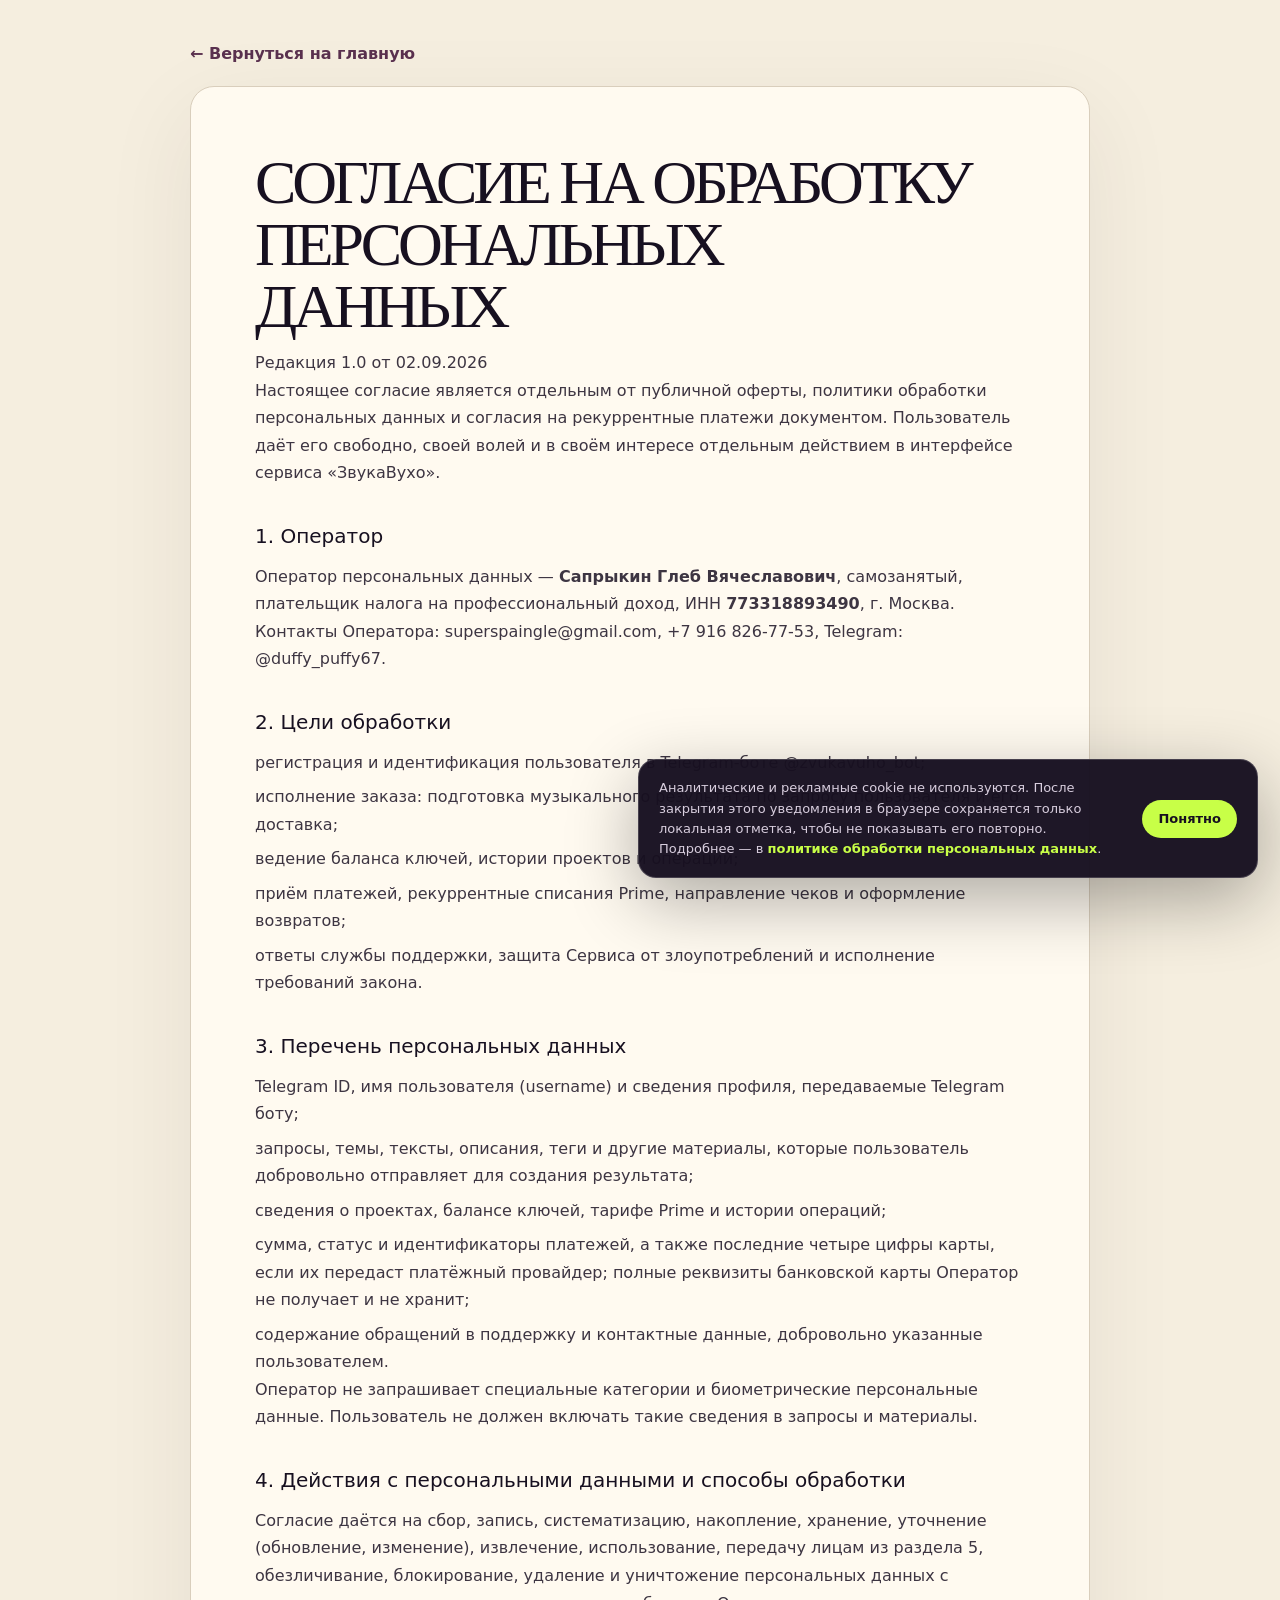
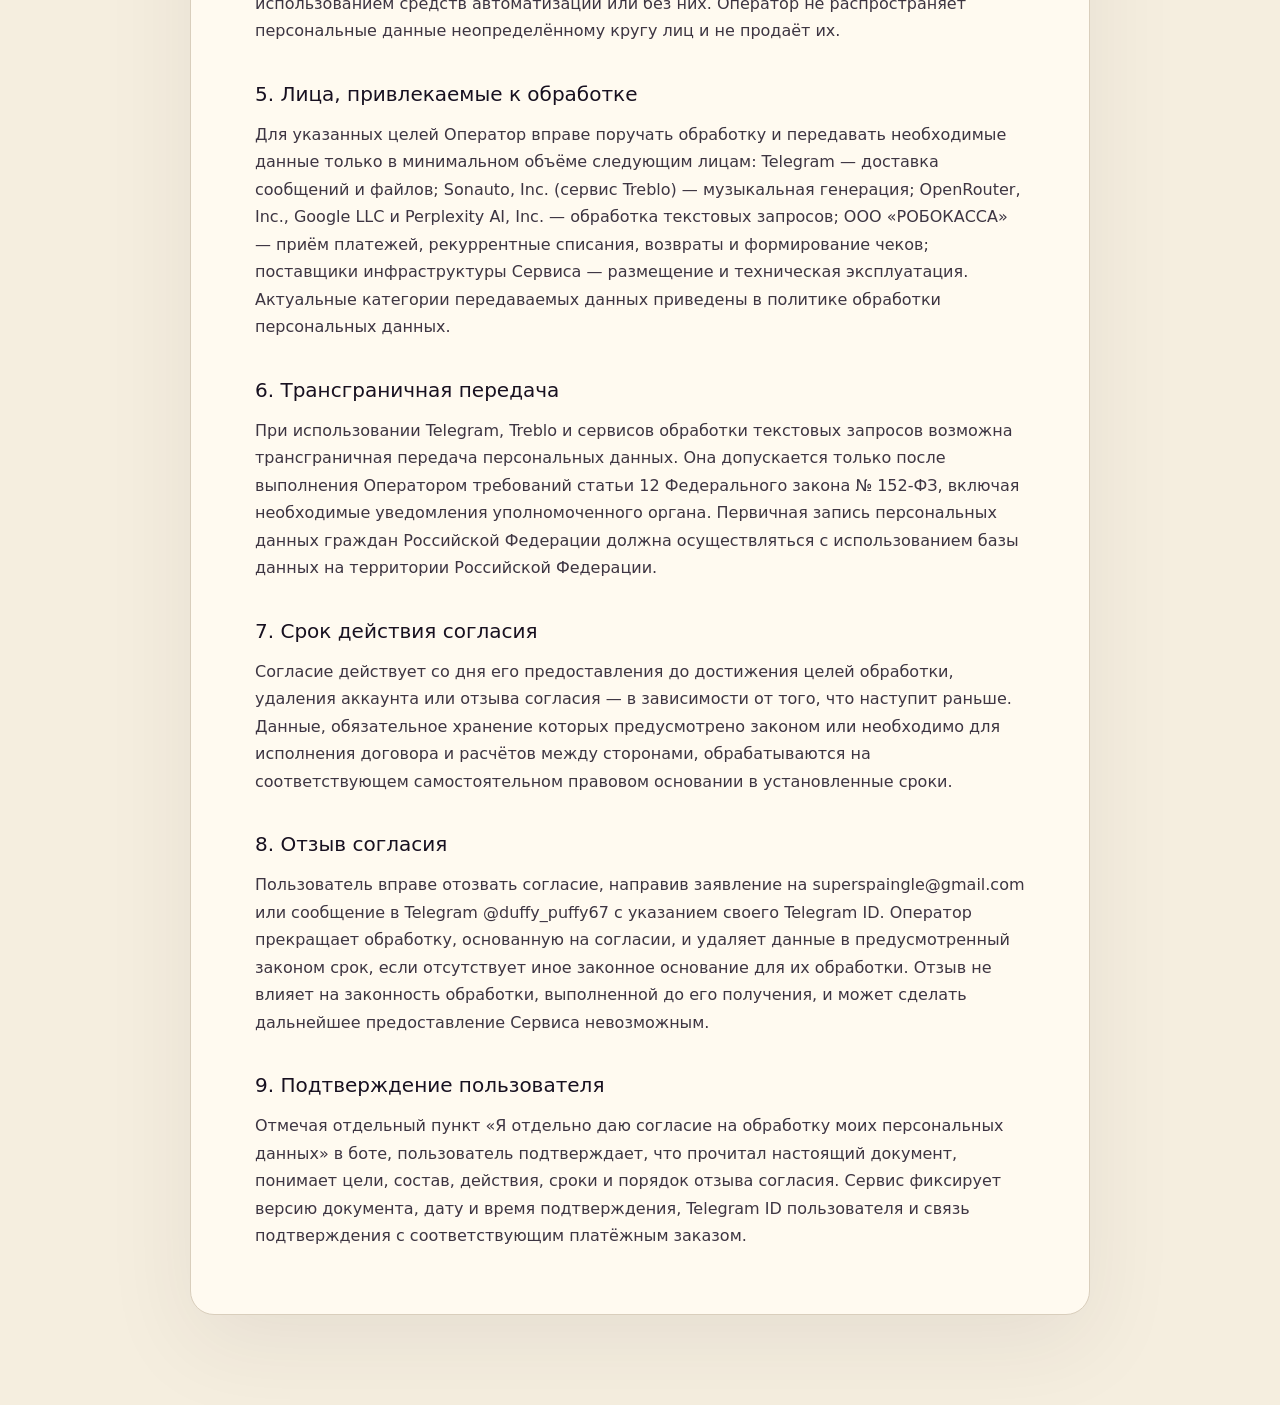
==== consent/index.html @ 78b1239b "Publish ZвукаВухо site" ====
<!DOCTYPE html><html lang="ru"><head><meta charSet="utf-8"/><meta name="viewport" content="width=device-width, initial-scale=1"/><link rel="stylesheet" href="https://sologle.github.io/zvukavuho-site/_next/static/css/index.BP0hzgAl.css" data-rsc-css-href="https://sologle.github.io/zvukavuho-site/_next/static/css/index.BP0hzgAl.css" data-precedence="vite-rsc/importer-resources"/><link rel="modulepreload" fetchPriority="low" href="https://sologle.github.io/zvukavuho-site/_next/static/chunks/index-CgsLCJWB.js"/><script src="https://sologle.github.io/zvukavuho-site/_next/static/chunks/rolldown-runtime-hePW80VL.js" type="module" async=""></script><script src="https://sologle.github.io/zvukavuho-site/_next/static/chunks/framework-DTZGTDtF.js" type="module" async=""></script><script src="https://sologle.github.io/zvukavuho-site/_next/static/chunks/vinext-CBLIpsvA.js" type="module" async=""></script><link rel="modulepreload" href="https://sologle.github.io/zvukavuho-site/_next/static/chunks/layout-segment-context-9KkNOm2v.js" crossorigin=""/><link rel="modulepreload" href="https://sologle.github.io/zvukavuho-site/_next/static/chunks/cookie-notice-Cu2uodpB.js" crossorigin=""/><link rel="modulepreload" href="https://sologle.github.io/zvukavuho-site/_next/static/chunks/site-config-CQP7uwVa.js" crossorigin=""/><title>Согласие на обработку персональных данных — ЗвукаВухо</title><meta name="description" content="Создавайте песни и инструменталы по своему запросу в Telegram-боте ЗвукаВухо."/><meta property="og:title" content="Согласие на обработку персональных данных — ЗвукаВухо"/><meta property="og:description" content="Создавайте песни и инструменталы по своему запросу в Telegram-боте ЗвукаВухо."/><meta property="og:url" content="https://sologle.github.io/zvukavuho-site/consent/"/><meta name="twitter:card" content="summary_large_image"/><meta name="twitter:title" content="Согласие на обработку персональных данных — ЗвукаВухо"/><meta name="twitter:description" content="Создавайте песни и инструменталы по своему запросу в Telegram-боте ЗвукаВухо."/><meta name="twitter:image" content="https://sologle.github.io/zvukavuho-site/og.png"/><link rel="icon" href="https://sologle.github.io/zvukavuho-site/bot-avatar.jpg"/><link rel="canonical" href="https://sologle.github.io/zvukavuho-site/consent/"/><script>Object.assign(((self[Symbol.for("vinext.navigationRuntime")]??={bootstrap:{routeManifest:null},functions:{}}).bootstrap.rsc??={rsc:[]}),{params:{},nav:{"pathname":"/consent","searchParams":[]},searchParamsFromBrowser:false})</script><link rel="modulepreload" href="https://sologle.github.io/zvukavuho-site/_next/static/chunks/index-CgsLCJWB.js" />
</head><body><main class="legal-page"><a class="legal-back" href="https://sologle.github.io/zvukavuho-site/">← Вернуться на главную</a><article class="legal-document"><h1>СОГЛАСИЕ НА ОБРАБОТКУ ПЕРСОНАЛЬНЫХ ДАННЫХ</h1>
<p>Редакция 1.0 от 02.09.2026</p>
<p>Настоящее согласие является отдельным от публичной оферты, политики обработки персональных
данных и согласия на рекуррентные платежи документом. Пользователь даёт его свободно, своей
волей и в своём интересе отдельным действием в интерфейсе сервиса «ЗвукаВухо».</p>
<h3>1. Оператор</h3>
<p>Оператор персональных данных — <strong>Сапрыкин Глеб Вячеславович</strong>, самозанятый, плательщик налога
на профессиональный доход, ИНН <strong>773318893490</strong>, г. Москва. Контакты Оператора:
<a href="mailto:superspaingle@gmail.com">superspaingle@gmail.com</a>, +7 916 826-77-53, Telegram: @duffy_puffy67.</p>
<h3>2. Цели обработки</h3>
<ul>
<li>регистрация и идентификация пользователя в Telegram-боте @zvukavuho_bot;</li>
<li>исполнение заказа: подготовка музыкального результата по запросу пользователя и его доставка;</li>
<li>ведение баланса ключей, истории проектов и операций;</li>
<li>приём платежей, рекуррентные списания Prime, направление чеков и оформление возвратов;</li>
<li>ответы службы поддержки, защита Сервиса от злоупотреблений и исполнение требований закона.</li>
</ul>
<h3>3. Перечень персональных данных</h3>
<ul>
<li>Telegram ID, имя пользователя (username) и сведения профиля, передаваемые Telegram боту;</li>
<li>запросы, темы, тексты, описания, теги и другие материалы, которые пользователь добровольно
отправляет для создания результата;</li>
<li>сведения о проектах, балансе ключей, тарифе Prime и истории операций;</li>
<li>сумма, статус и идентификаторы платежей, а также последние четыре цифры карты, если их передаст
платёжный провайдер; полные реквизиты банковской карты Оператор не получает и не хранит;</li>
<li>содержание обращений в поддержку и контактные данные, добровольно указанные пользователем.</li>
</ul>
<p>Оператор не запрашивает специальные категории и биометрические персональные данные. Пользователь
не должен включать такие сведения в запросы и материалы.</p>
<h3>4. Действия с персональными данными и способы обработки</h3>
<p>Согласие даётся на сбор, запись, систематизацию, накопление, хранение, уточнение (обновление,
изменение), извлечение, использование, передачу лицам из раздела 5, обезличивание, блокирование,
удаление и уничтожение персональных данных с использованием средств автоматизации или без них.
Оператор не распространяет персональные данные неопределённому кругу лиц и не продаёт их.</p>
<h3>5. Лица, привлекаемые к обработке</h3>
<p>Для указанных целей Оператор вправе поручать обработку и передавать необходимые данные только
в минимальном объёме следующим лицам: Telegram — доставка сообщений и файлов; Sonauto, Inc.
(сервис Treblo) — музыкальная генерация; OpenRouter, Inc., Google LLC и Perplexity AI, Inc. —
обработка текстовых запросов; ООО «РОБОКАССА» — приём платежей, рекуррентные списания, возвраты
и формирование чеков; поставщики инфраструктуры Сервиса — размещение и техническая эксплуатация.
Актуальные категории передаваемых данных приведены в политике обработки персональных данных.</p>
<h3>6. Трансграничная передача</h3>
<p>При использовании Telegram, Treblo и сервисов обработки текстовых запросов возможна
трансграничная передача персональных данных. Она допускается только после выполнения Оператором
требований статьи 12 Федерального закона № 152-ФЗ, включая необходимые уведомления
уполномоченного органа. Первичная запись персональных данных граждан Российской Федерации должна
осуществляться с использованием базы данных на территории Российской Федерации.</p>
<h3>7. Срок действия согласия</h3>
<p>Согласие действует со дня его предоставления до достижения целей обработки, удаления аккаунта
или отзыва согласия — в зависимости от того, что наступит раньше. Данные, обязательное хранение
которых предусмотрено законом или необходимо для исполнения договора и расчётов между сторонами,
обрабатываются на соответствующем самостоятельном правовом основании в установленные сроки.</p>
<h3>8. Отзыв согласия</h3>
<p>Пользователь вправе отозвать согласие, направив заявление на <a href="mailto:superspaingle@gmail.com">superspaingle@gmail.com</a> или сообщение
в Telegram @duffy_puffy67 с указанием своего Telegram ID. Оператор прекращает обработку,
основанную на согласии, и удаляет данные в предусмотренный законом срок, если отсутствует иное
законное основание для их обработки. Отзыв не влияет на законность обработки, выполненной до его
получения, и может сделать дальнейшее предоставление Сервиса невозможным.</p>
<h3>9. Подтверждение пользователя</h3>
<p>Отмечая отдельный пункт «Я отдельно даю согласие на обработку моих персональных данных» в боте,
пользователь подтверждает, что прочитал настоящий документ, понимает цели, состав, действия,
сроки и порядок отзыва согласия. Сервис фиксирует версию документа, дату и время подтверждения,
Telegram ID пользователя и связь подтверждения с соответствующим платёжным заказом.</p></article></main><script type="module" src="https://sologle.github.io/zvukavuho-site/_next/static/chunks/index-CgsLCJWB.js" id="_R_" async=""></script><script>((self[Symbol.for("vinext.navigationRuntime")]??={bootstrap:{routeManifest:null},functions:{}}).bootstrap.rsc??={rsc:[]}).rsc.push("0:{\"page:/consent\":\"$L1\",\"layout:/\":\"$L2\",\"route:/consent\":\"$L3\",\"__route\":\"route:/consent\",\"__interceptionContext\":null,\"__layoutIds\":[\"layout:/\"],\"__rootLayout\":\"/\",\"__bfcacheSegmentIdentities\":{\"layout:/\":\"[\\\"layout\\\",\\\"layout:/\\\",\\\"root-boundary:/\\\",\\\"\\\"]\",\"page:/consent\":\"[\\\"page\\\",\\\"page:/consent\\\",\\\"root-boundary:/\\\",\\\"[\\\\\\\"consent\\\\\\\"]\\\"]\"},\"__srcPage\":[\"consent\",\"page\"],\"__layoutFlags\":{\"layout:/\":\"s\"},\"__artifactCompatibility\":{\"schemaVersion\":1,\"graphVersion\":\"app-route-graph:35550a38da089678\",\"deploymentVersion\":\"a533b85d-2ba0-4823-b658-e4e282f27596\",\"appElementsSchemaVersion\":1,\"rscPayloadSchemaVersion\":1,\"rootBoundaryId\":\"/\",\"renderEpoch\":null}}\n")</script><script>((self[Symbol.for("vinext.navigationRuntime")]??={bootstrap:{routeManifest:null},functions:{}}).bootstrap.rsc??={rsc:[]}).rsc.push("4:I[\"8c0f216c4604\",[],\"Children\",1]\n")</script><script>((self[Symbol.for("vinext.navigationRuntime")]??={bootstrap:{routeManifest:null},functions:{}}).bootstrap.rsc??={rsc:[]}).rsc.push("5:I[\"c6a17f282fa5\",[],\"CookieNotice\",1]\n")</script><script>((self[Symbol.for("vinext.navigationRuntime")]??={bootstrap:{routeManifest:null},functions:{}}).bootstrap.rsc??={rsc:[]}).rsc.push("6:I[\"593f344dc510\",[],\"GlobalErrorBoundary\",1]\n")</script><script>((self[Symbol.for("vinext.navigationRuntime")]??={bootstrap:{routeManifest:null},functions:{}}).bootstrap.rsc??={rsc:[]}).rsc.push("7:I[\"0b874ad30386\",[],\"default\",1]\n")</script><script>((self[Symbol.for("vinext.navigationRuntime")]??={bootstrap:{routeManifest:null},functions:{}}).bootstrap.rsc??={rsc:[]}).rsc.push("8:I[\"593f344dc510\",[],\"ErrorBoundary\",1]\n")</script><script>((self[Symbol.for("vinext.navigationRuntime")]??={bootstrap:{routeManifest:null},functions:{}}).bootstrap.rsc??={rsc:[]}).rsc.push("9:I[\"15c18cfaeeff\",[],\"LayoutSegmentProvider\",1]\n")</script><script>((self[Symbol.for("vinext.navigationRuntime")]??={bootstrap:{routeManifest:null},functions:{}}).bootstrap.rsc??={rsc:[]}).rsc.push("a:I[\"8c0f216c4604\",[],\"Slot\",1]\n")</script><script>((self[Symbol.for("vinext.navigationRuntime")]??={bootstrap:{routeManifest:null},functions:{}}).bootstrap.rsc??={rsc:[]}).rsc.push("b:I[\"593f344dc510\",[],\"NotFoundBoundary\",1]\n")</script><script>((self[Symbol.for("vinext.navigationRuntime")]??={bootstrap:{routeManifest:null},functions:{}}).bootstrap.rsc??={rsc:[]}).rsc.push("c:I[\"9276801271d6\",[],\"AppRouterScrollTarget\",1]\n")</script><script>((self[Symbol.for("vinext.navigationRuntime")]??={bootstrap:{routeManifest:null},functions:{}}).bootstrap.rsc??={rsc:[]}).rsc.push("d:I[\"593f344dc510\",[],\"RedirectBoundary\",1]\n")</script><script>((self[Symbol.for("vinext.navigationRuntime")]??={bootstrap:{routeManifest:null},functions:{}}).bootstrap.rsc??={rsc:[]}).rsc.push(":HL[\"https://sologle.github.io/zvukavuho-site/_next/static/css/index.BP0hzgAl.css\",\"style\"     ]\n")</script><script>((self[Symbol.for("vinext.navigationRuntime")]??={bootstrap:{routeManifest:null},functions:{}}).bootstrap.rsc??={rsc:[]}).rsc.push("2:[[[\"$\",\"link\",\"css:https://sologle.github.io/zvukavuho-site/_next/static/css/index.BP0hzgAl.css\",{\"rel\":\"stylesheet\",\"precedence\":\"vite-rsc/importer-resources\",\"href\":\"https://sologle.github.io/zvukavuho-site/_next/static/css/index.BP0hzgAl.css\",\"data-rsc-css-href\":\"https://sologle.github.io/zvukavuho-site/_next/static/css/index.BP0hzgAl.css\"}],\"$undefined\"],[\"$\",\"html\",null,{\"lang\":\"ru\",\"children\":[\"$\",\"body\",null,{\"children\":[[\"$\",\"$L4\",null,{}],[\"$\",\"$L5\",null,{}]]}]}]]\n")</script><script>((self[Symbol.for("vinext.navigationRuntime")]??={bootstrap:{routeManifest:null},functions:{}}).bootstrap.rsc??={rsc:[]}).rsc.push("3:[[[\"$\",\"meta\",null,{\"charSet\":\"utf-8\"}],[[\"$\",\"title\",\"0\",{\"children\":\"Согласие на обработку персональных данных — ЗвукаВухо\"}],[\"$\",\"meta\",\"1\",{\"name\":\"description\",\"content\":\"Создавайте песни и инструменталы по своему запросу в Telegram-боте ЗвукаВухо.\"}],[\"$\",\"meta\",\"2\",{\"property\":\"og:title\",\"content\":\"Согласие на обработку персональных данных — ЗвукаВухо\"}],[\"$\",\"meta\",\"3\",{\"property\":\"og:description\",\"content\":\"Создавайте песни и инструменталы по своему запросу в Telegram-боте ЗвукаВухо.\"}],[\"$\",\"meta\",\"4\",{\"property\":\"og:url\",\"content\":\"https://sologle.github.io/zvukavuho-site/consent/\"}],[\"$\",\"meta\",\"5\",{\"name\":\"twitter:card\",\"content\":\"summary_large_image\"}],[\"$\",\"meta\",\"6\",{\"name\":\"twitter:title\",\"content\":\"Согласие на обработку персональных данных — ЗвукаВухо\"}],[\"$\",\"meta\",\"7\",{\"name\":\"twitter:description\",\"content\":\"Создавайте песни и инструменталы по своему запросу в Telegram-боте ЗвукаВухо.\"}],[\"$\",\"meta\",\"8\",{\"name\":\"twitter:image\",\"content\":\"https://sologle.github.io/zvukavuho-site/og.png\"}],[\"$\",\"link\",\"9\",{\"data-vinext-streamed-icon\":\"$undefined\",\"rel\":\"icon\",\"href\":\"https://sologle.github.io/zvukavuho-site/bot-avatar.jpg\",\"type\":\"$undefined\",\"sizes\":\"$undefined\",\"color\":\"$undefined\",\"media\":\"$undefined\",\"fetchPriority\":\"$undefined\"}],[\"$\",\"link\",\"10\",{\"rel\":\"canonical\",\"href\":\"https://sologle.github.io/zvukavuho-site/consent/\"}]],[[\"$\",\"meta\",\"0\",{\"name\":\"viewport\",\"content\":\"width=device-width, initial-scale=1\"}]]],[\"$\",\"$L6\",null,{\"fallback\":\"$7\",\"children\":[\"$\",\"$L8\",null,{\"fallback\":\"$7\",\"children\":[\"$\",\"$L9\",null,{\"providerId\":\"layout:/\",\"segmentMap\":{\"children\":[\"consent\"]},\"children\":[\"$\",\"$La\",null,{\"id\":\"layout:/\",\"parallelSlots\":\"$undefined\",\"children\":[\"$\",\"$Lb\",null,{\"resetKey\":\"consent\",\"fallback\":[[\"$\",\"title\",null,{\"children\":\"404: This page could not be found.\"}],[\"$\",\"div\",null,{\"style\":{\"fontFamily\":\"system-ui,\\\"Segoe UI\\\",Roboto,Helvetica,Arial,sans-serif,\\\"Apple Color Emoji\\\",\\\"Segoe UI Emoji\\\"\",\"height\":\"100vh\",\"textAlign\":\"center\",\"display\":\"flex\",\"flexDirection\":\"column\",\"alignItems\":\"center\",\"justifyContent\":\"center\"},\"children\":[\"$\",\"div\",null,{\"children\":[[\"$\",\"style\",null,{\"dangerouslySetInnerHTML\":{\"__html\":\"body{color:#000;background:#fff;margin:0}.next-error-h1{border-right:1px solid rgba(0,0,0,.3)}@media (prefers-color-scheme:dark){body{color:#fff;background:#000}.next-error-h1{border-right:1px solid rgba(255,255,255,.3)}}\"}}],[\"$\",\"h1\",null,{\"className\":\"next-error-h1\",\"style\":{\"display\":\"inline-block\",\"margin\":\"0 20px 0 0\",\"padding\":\"0 23px 0 0\",\"fontSize\":24,\"fontWeight\":500,\"verticalAlign\":\"top\",\"lineHeight\":\"49px\"},\"children\":404}],[\"$\",\"div\",null,{\"style\":{\"display\":\"inline-block\"},\"children\":[\"$\",\"h2\",null,{\"style\":{\"fontSize\":14,\"fontWeight\":400,\"lineHeight\":\"49px\",\"margin\":0},\"children\":\"This page could not be found.\"}]}]]}]}]],\"children\":[\"$\",\"$Lc\",null,{\"children\":[\"$\",\"$Ld\",null,{\"children\":[[\"$\",\"$L9\",null,{\"providerId\":\"page:/consent\",\"segmentMap\":{\"children\":[\"__PAGE__\"]},\"children\":[\"$\",\"$La\",null,{\"id\":\"page:/consent\"}]}],null]}]}]}]}]}]}]}],null,null]\n")</script><script>((self[Symbol.for("vinext.navigationRuntime")]??={bootstrap:{routeManifest:null},functions:{}}).bootstrap.rsc??={rsc:[]}).rsc.push("1:[\"$\",\"main\",null,{\"className\":\"legal-page\",\"children\":[[\"$\",\"a\",null,{\"className\":\"legal-back\",\"href\":\"https://sologle.github.io/zvukavuho-site/\",\"children\":\"← Вернуться на главную\"}],[\"$\",\"article\",null,{\"className\":\"legal-document\",\"children\":[[\"$\",\"h1\",\"h1-0\",{\"children\":\"СОГЛАСИЕ НА ОБРАБОТКУ ПЕРСОНАЛЬНЫХ ДАННЫХ\"}],\"\\n\",[\"$\",\"p\",\"p-0\",{\"children\":\"Редакция 1.0 от 02.09.2026\"}],\"\\n\",[\"$\",\"p\",\"p-1\",{\"children\":\"Настоящее согласие является отдельным от публичной оферты, политики обработки персональных\\nданных и согласия на рекуррентные платежи документом. Пользователь даёт его свободно, своей\\nволей и в своём интересе отдельным действием в интерфейсе сервиса «ЗвукаВухо».\"}],\"\\n\",[\"$\",\"h3\",\"h3-0\",{\"id\":\"$undefined\",\"children\":\"1. Оператор\"}],\"\\n\",[\"$\",\"p\",\"p-2\",{\"children\":[\"Оператор персональных данных — \",[\"$\",\"strong\",\"strong-0\",{\"children\":\"Сапрыкин Глеб Вячеславович\"}],\", самозанятый, плательщик налога\\nна профессиональный доход, ИНН \",[\"$\",\"strong\",\"strong-1\",{\"children\":\"773318893490\"}],\", г. Москва. Контакты Оператора:\\n\",[\"$\",\"a\",\"a-0\",{\"href\":\"mailto:superspaingle@gmail.com\",\"children\":\"superspaingle@gmail.com\"}],\", +7 916 826-77-53, Telegram: @duffy_puffy67.\"]}],\"\\n\",[\"$\",\"h3\",\"h3-1\",{\"id\":\"$undefined\",\"children\":\"2. Цели обработки\"}],\"\\n\",[\"$\",\"ul\",\"ul-0\",{\"children\":[\"\\n\",[\"$\",\"li\",\"li-0\",{\"children\":\"регистрация и идентификация пользователя в Telegram-боте @zvukavuho_bot;\"}],\"\\n\",[\"$\",\"li\",\"li-1\",{\"children\":\"исполнение заказа: подготовка музыкального результата по запросу пользователя и его доставка;\"}],\"\\n\",[\"$\",\"li\",\"li-2\",{\"children\":\"ведение баланса ключей, истории проектов и операций;\"}],\"\\n\",[\"$\",\"li\",\"li-3\",{\"children\":\"приём платежей, рекуррентные списания Prime, направление чеков и оформление возвратов;\"}],\"\\n\",[\"$\",\"li\",\"li-4\",{\"children\":\"ответы службы поддержки, защита Сервиса от злоупотреблений и исполнение требований закона.\"}],\"\\n\"]}],\"\\n\",[\"$\",\"h3\",\"h3-2\",{\"id\":\"$undefined\",\"children\":\"3. Перечень персональных данных\"}],\"\\n\",[\"$\",\"ul\",\"ul-1\",{\"children\":[\"\\n\",[\"$\",\"li\",\"li-0\",{\"children\":\"Telegram ID, имя пользователя (username) и сведения профиля, передаваемые Telegram боту;\"}],\"\\n\",[\"$\",\"li\",\"li-1\",{\"children\":\"запросы, темы, тексты, описания, теги и другие материалы, которые пользователь добровольно\\nотправляет для создания результата;\"}],\"\\n\",[\"$\",\"li\",\"li-2\",{\"children\":\"сведения о проектах, балансе ключей, тарифе Prime и истории операций;\"}],\"\\n\",[\"$\",\"li\",\"li-3\",{\"children\":\"сумма, статус и идентификаторы платежей, а также последние четыре цифры карты, если их передаст\\nплатёжный провайдер; полные реквизиты банковской карты Оператор не получает и не хранит;\"}],\"\\n\",[\"$\",\"li\",\"li-4\",{\"children\":\"содержание обращений в поддержку и контактные данные, добровольно указанные пользователем.\"}],\"\\n\"]}],\"\\n\",[\"$\",\"p\",\"p-3\",{\"children\":\"Оператор не запрашивает специальные категории и биометрические персональные данные. Пользователь\\nне должен включать такие сведения в запросы и материалы.\"}],\"\\n\",[\"$\",\"h3\",\"h3-3\",{\"id\":\"$undefined\",\"children\":\"4. Действия с персональными данными и способы обработки\"}],\"\\n\",[\"$\",\"p\",\"p-4\",{\"children\":\"Согласие даётся на сбор, запись, систематизацию, накопление, хранение, уточнение (обновление,\\nизменение), извлечение, использование, передачу лицам из раздела 5, обезличивание, блокирование,\\nудаление и уничтожение персональных данных с использованием средств автоматизации или без них.\\nОператор не распространяет персональные данные неопределённому кругу лиц и не продаёт их.\"}],\"\\n\",[\"$\",\"h3\",\"h3-4\",{\"id\":\"$undefined\",\"children\":\"5. Лица, привлекаемые к обработке\"}],\"\\n\",[\"$\",\"p\",\"p-5\",{\"children\":\"Для указанных целей Оператор вправе поручать обработку и передавать необходимые данные только\\nв минимальном объёме следующим лицам: Telegram — доставка сообщений и файлов; Sonauto, Inc.\\n(сервис Treblo) — музыкальная генерация; OpenRouter, Inc., Google LLC и Perplexity AI, Inc. —\\nобработка текстовых запросов; ООО «РОБОКАССА» — приём платежей, рекуррентные списания, возвраты\\nи формирование чеков; поставщики инфраструктуры Сервиса — размещение и техническая эксплуатация.\\nАктуальные категории передаваемых данных приведены в политике обработки персональных данных.\"}],\"\\n\",\"$Le\",\"\\n\",\"$Lf\",\"\\n\",\"$L10\",\"\\n\",\"$L11\",\"\\n\",\"$L12\",\"\\n\",\"$L13\",\"\\n\",\"$L14\",\"\\n\",\"$L15\"]}]]}]\n")</script><script>((self[Symbol.for("vinext.navigationRuntime")]??={bootstrap:{routeManifest:null},functions:{}}).bootstrap.rsc??={rsc:[]}).rsc.push("e:[\"$\",\"h3\",\"h3-5\",{\"id\":\"$undefined\",\"children\":\"6. Трансграничная передача\"}]\n")</script><script>((self[Symbol.for("vinext.navigationRuntime")]??={bootstrap:{routeManifest:null},functions:{}}).bootstrap.rsc??={rsc:[]}).rsc.push("f:[\"$\",\"p\",\"p-6\",{\"children\":\"При использовании Telegram, Treblo и сервисов обработки текстовых запросов возможна\\nтрансграничная передача персональных данных. Она допускается только после выполнения Оператором\\nтребований статьи 12 Федерального закона № 152-ФЗ, включая необходимые уведомления\\nуполномоченного органа. Первичная запись персональных данных граждан Российской Федерации должна\\nосуществляться с использованием базы данных на территории Российской Федерации.\"}]\n")</script><script>((self[Symbol.for("vinext.navigationRuntime")]??={bootstrap:{routeManifest:null},functions:{}}).bootstrap.rsc??={rsc:[]}).rsc.push("10:[\"$\",\"h3\",\"h3-6\",{\"id\":\"$undefined\",\"children\":\"7. Срок действия согласия\"}]\n")</script><script>((self[Symbol.for("vinext.navigationRuntime")]??={bootstrap:{routeManifest:null},functions:{}}).bootstrap.rsc??={rsc:[]}).rsc.push("11:[\"$\",\"p\",\"p-7\",{\"children\":\"Согласие действует со дня его предоставления до достижения целей обработки, удаления аккаунта\\nили отзыва согласия — в зависимости от того, что наступит раньше. Данные, обязательное хранение\\nкоторых предусмотрено законом или необходимо для исполнения договора и расчётов между сторонами,\\nобрабатываются на соответствующем самостоятельном правовом основании в установленные сроки.\"}]\n")</script><script>((self[Symbol.for("vinext.navigationRuntime")]??={bootstrap:{routeManifest:null},functions:{}}).bootstrap.rsc??={rsc:[]}).rsc.push("12:[\"$\",\"h3\",\"h3-7\",{\"id\":\"$undefined\",\"children\":\"8. Отзыв согласия\"}]\n")</script><script>((self[Symbol.for("vinext.navigationRuntime")]??={bootstrap:{routeManifest:null},functions:{}}).bootstrap.rsc??={rsc:[]}).rsc.push("13:[\"$\",\"p\",\"p-8\",{\"children\":[\"Пользователь вправе отозвать согласие, направив заявление на \",[\"$\",\"a\",\"a-0\",{\"href\":\"mailto:superspaingle@gmail.com\",\"children\":\"superspaingle@gmail.com\"}],\" или сообщение\\nв Telegram @duffy_puffy67 с указанием своего Telegram ID. Оператор прекращает обработку,\\nоснованную на согласии, и удаляет данные в предусмотренный законом срок, если отсутствует иное\\nзаконное основание для их обработки. Отзыв не влияет на законность обработки, выполненной до его\\nполучения, и может сделать дальнейшее предоставление Сервиса невозможным.\"]}]\n")</script><script>((self[Symbol.for("vinext.navigationRuntime")]??={bootstrap:{routeManifest:null},functions:{}}).bootstrap.rsc??={rsc:[]}).rsc.push("14:[\"$\",\"h3\",\"h3-8\",{\"id\":\"$undefined\",\"children\":\"9. Подтверждение пользователя\"}]\n")</script><script>((self[Symbol.for("vinext.navigationRuntime")]??={bootstrap:{routeManifest:null},functions:{}}).bootstrap.rsc??={rsc:[]}).rsc.push("15:[\"$\",\"p\",\"p-9\",{\"children\":\"Отмечая отдельный пункт «Я отдельно даю согласие на обработку моих персональных данных» в боте,\\nпользователь подтверждает, что прочитал настоящий документ, понимает цели, состав, действия,\\nсроки и порядок отзыва согласия. Сервис фиксирует версию документа, дату и время подтверждения,\\nTelegram ID пользователя и связь подтверждения с соответствующим платёжным заказом.\"}]\n")</script><script>Object.assign(((self[Symbol.for("vinext.navigationRuntime")]??={bootstrap:{routeManifest:null},functions:{}}).bootstrap.rsc??={rsc:[]}),{"initialCacheKind":"static"});((self[Symbol.for("vinext.navigationRuntime")]??={bootstrap:{routeManifest:null},functions:{}}).bootstrap.rsc??={rsc:[]}).done=true</script></body></html>
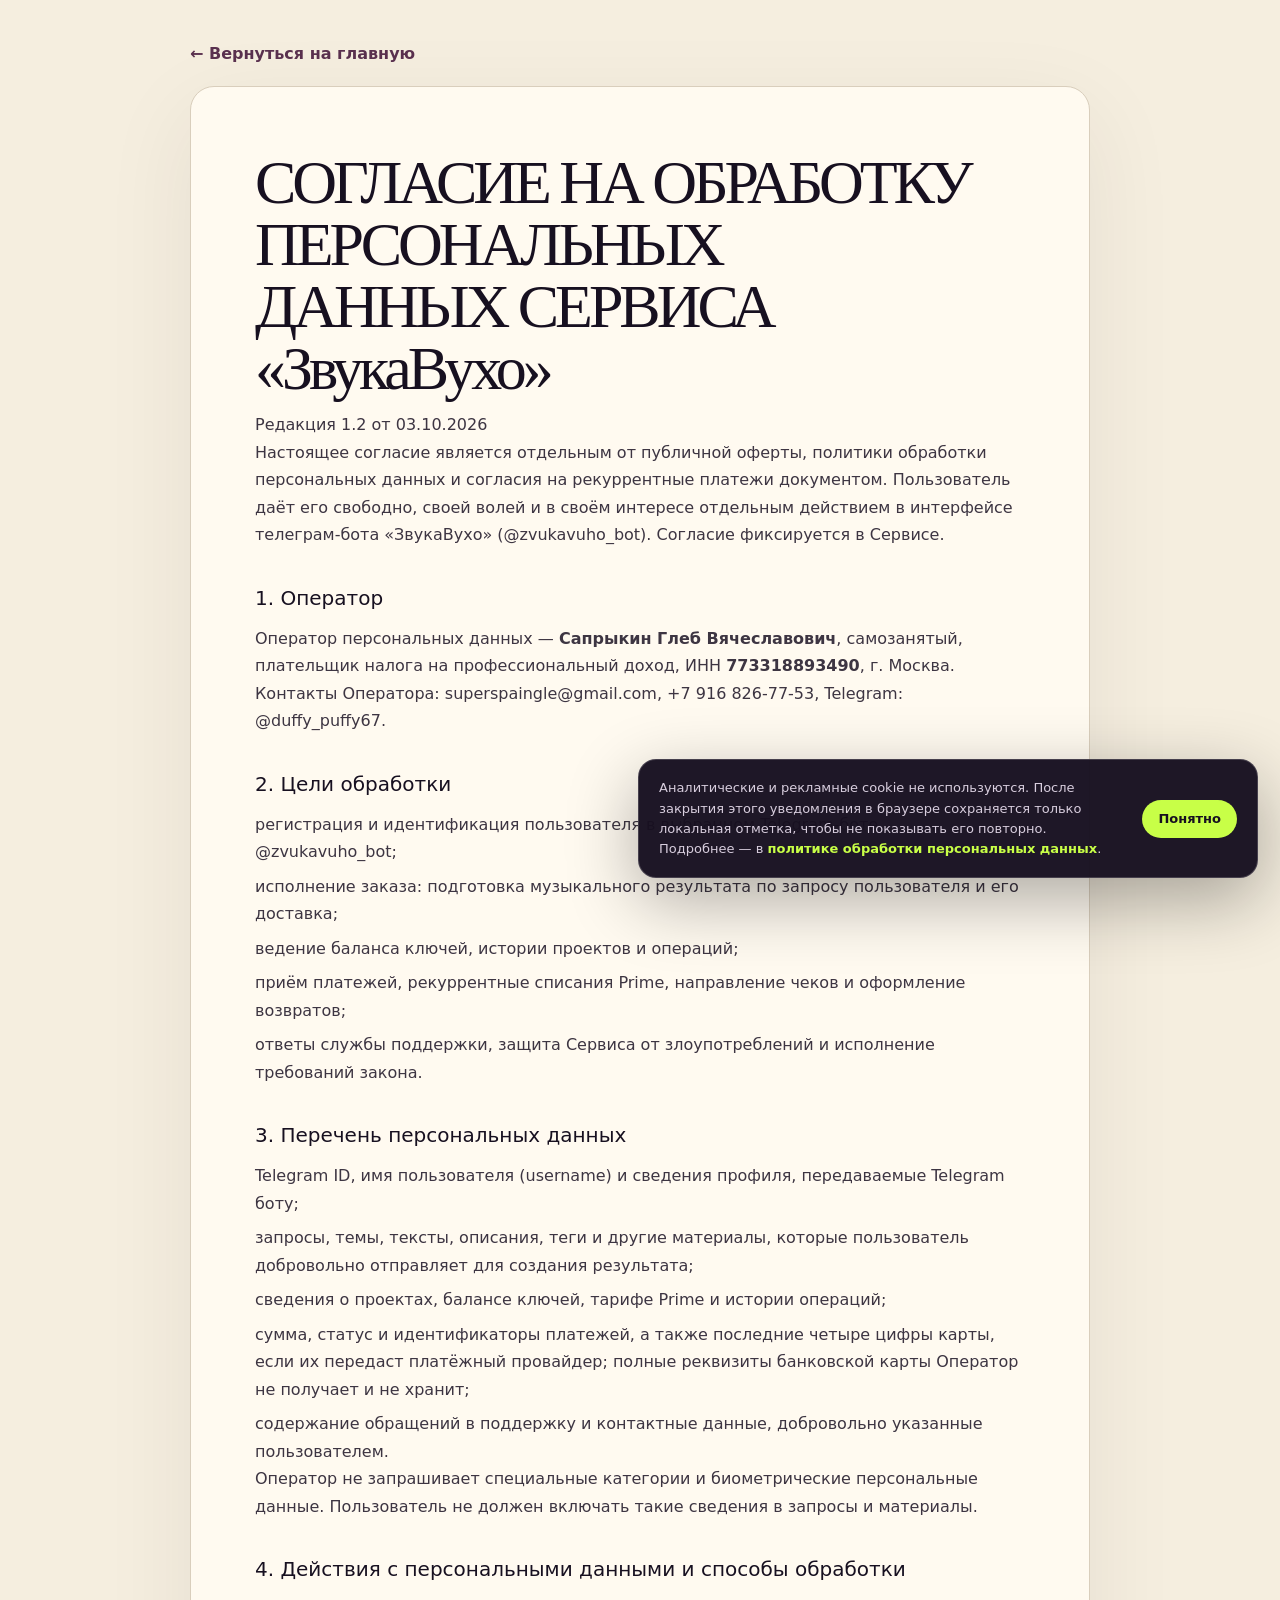
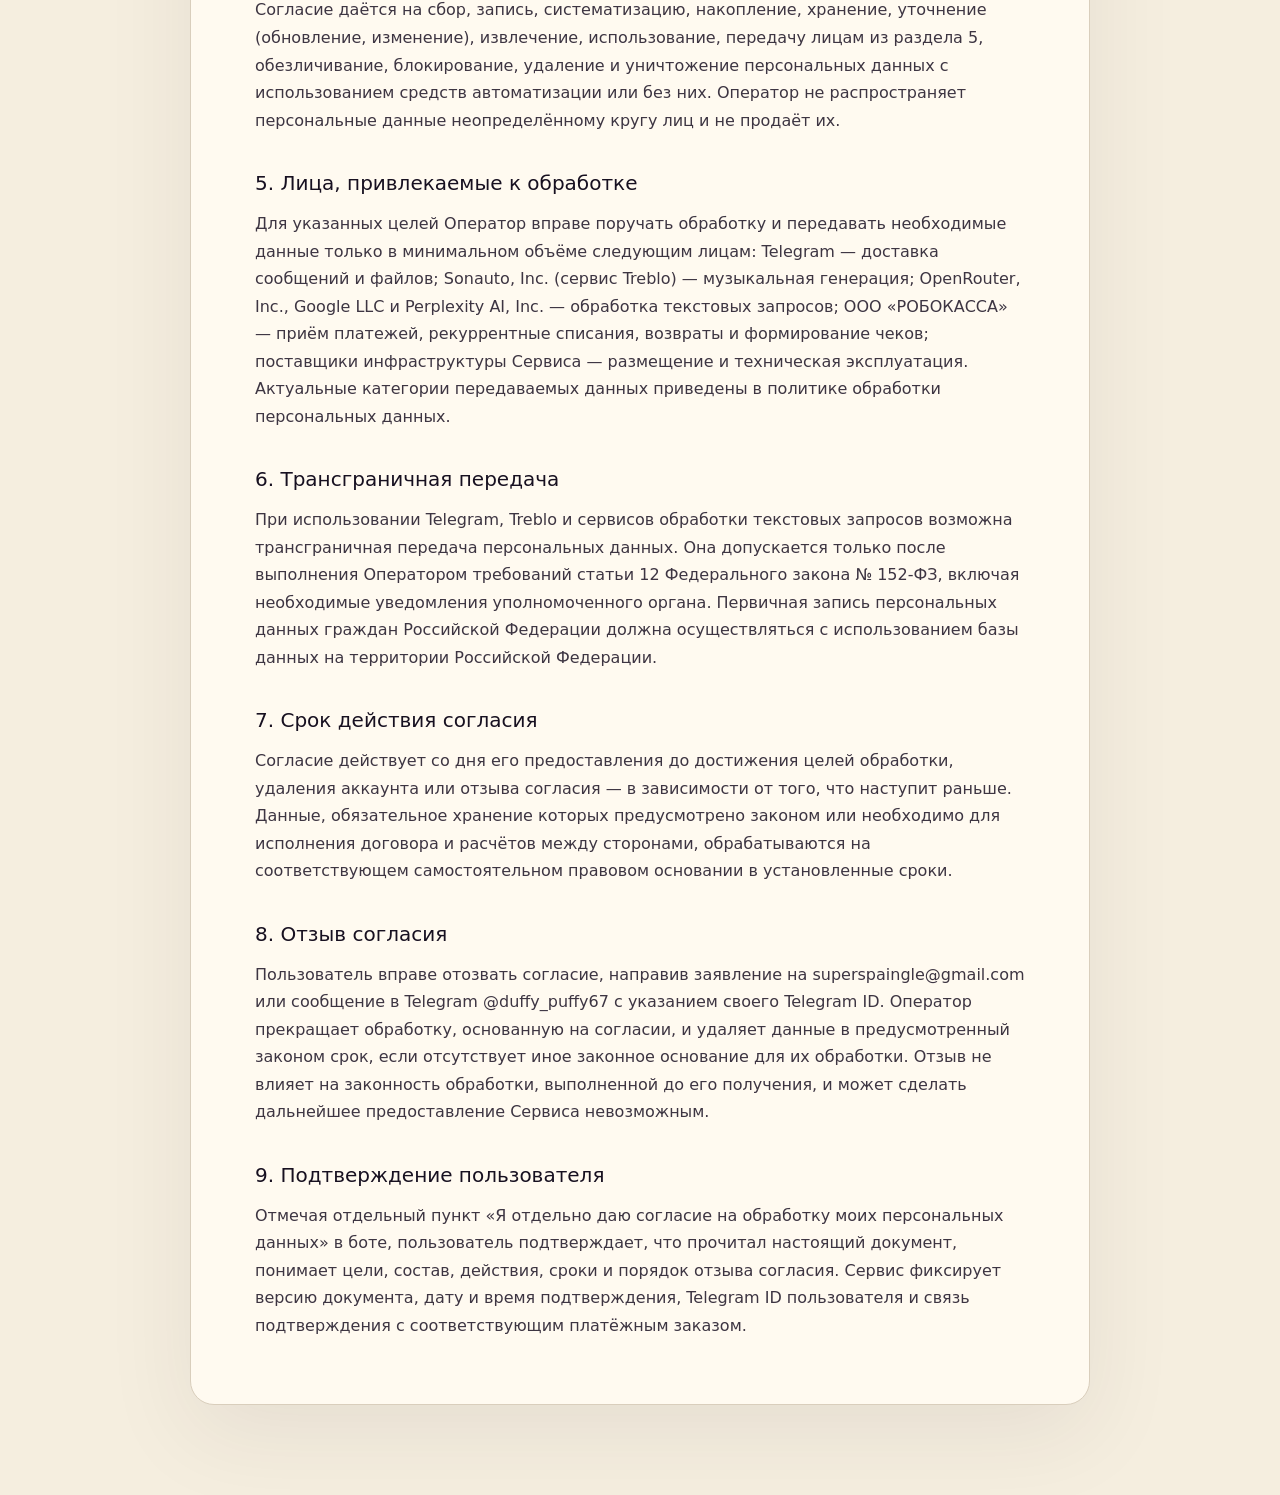
==== commit 41626eba: "Publish separate legal documents for ZvukaVuho and Hitach" ====
--- a/consent/index.html
+++ b/consent/index.html
@@ -1,16 +1,12 @@
-<!DOCTYPE html><html lang="ru"><head><meta charSet="utf-8"/><meta name="viewport" content="width=device-width, initial-scale=1"/><link rel="stylesheet" href="https://sologle.github.io/zvukavuho-site/_next/static/css/index.BP0hzgAl.css" data-rsc-css-href="https://sologle.github.io/zvukavuho-site/_next/static/css/index.BP0hzgAl.css" data-precedence="vite-rsc/importer-resources"/><link rel="modulepreload" fetchPriority="low" href="https://sologle.github.io/zvukavuho-site/_next/static/chunks/index-CgsLCJWB.js"/><script src="https://sologle.github.io/zvukavuho-site/_next/static/chunks/rolldown-runtime-hePW80VL.js" type="module" async=""></script><script src="https://sologle.github.io/zvukavuho-site/_next/static/chunks/framework-DTZGTDtF.js" type="module" async=""></script><script src="https://sologle.github.io/zvukavuho-site/_next/static/chunks/vinext-CBLIpsvA.js" type="module" async=""></script><link rel="modulepreload" href="https://sologle.github.io/zvukavuho-site/_next/static/chunks/layout-segment-context-9KkNOm2v.js" crossorigin=""/><link rel="modulepreload" href="https://sologle.github.io/zvukavuho-site/_next/static/chunks/cookie-notice-Cu2uodpB.js" crossorigin=""/><link rel="modulepreload" href="https://sologle.github.io/zvukavuho-site/_next/static/chunks/site-config-CQP7uwVa.js" crossorigin=""/><title>Согласие на обработку персональных данных — ЗвукаВухо</title><meta name="description" content="Создавайте песни и инструменталы по своему запросу в Telegram-боте ЗвукаВухо."/><meta property="og:title" content="Согласие на обработку персональных данных — ЗвукаВухо"/><meta property="og:description" content="Создавайте песни и инструменталы по своему запросу в Telegram-боте ЗвукаВухо."/><meta property="og:url" content="https://sologle.github.io/zvukavuho-site/consent/"/><meta name="twitter:card" content="summary_large_image"/><meta name="twitter:title" content="Согласие на обработку персональных данных — ЗвукаВухо"/><meta name="twitter:description" content="Создавайте песни и инструменталы по своему запросу в Telegram-боте ЗвукаВухо."/><meta name="twitter:image" content="https://sologle.github.io/zvukavuho-site/og.png"/><link rel="icon" href="https://sologle.github.io/zvukavuho-site/bot-avatar.jpg"/><link rel="canonical" href="https://sologle.github.io/zvukavuho-site/consent/"/><script>Object.assign(((self[Symbol.for("vinext.navigationRuntime")]??={bootstrap:{routeManifest:null},functions:{}}).bootstrap.rsc??={rsc:[]}),{params:{},nav:{"pathname":"/consent","searchParams":[]},searchParamsFromBrowser:false})</script><link rel="modulepreload" href="https://sologle.github.io/zvukavuho-site/_next/static/chunks/index-CgsLCJWB.js" />
-</head><body><main class="legal-page"><a class="legal-back" href="https://sologle.github.io/zvukavuho-site/">← Вернуться на главную</a><article class="legal-document"><h1>СОГЛАСИЕ НА ОБРАБОТКУ ПЕРСОНАЛЬНЫХ ДАННЫХ</h1>
-<p>Редакция 1.0 от 02.09.2026</p>
-<p>Настоящее согласие является отдельным от публичной оферты, политики обработки персональных
-данных и согласия на рекуррентные платежи документом. Пользователь даёт его свободно, своей
-волей и в своём интересе отдельным действием в интерфейсе сервиса «ЗвукаВухо».</p>
+<!DOCTYPE html><html lang="ru"><head><meta charSet="utf-8"/><meta name="viewport" content="width=device-width, initial-scale=1"/><link rel="stylesheet" href="https://sologle.github.io/zvukavuho-site/_next/static/css/index.DJm75u75.css" data-rsc-css-href="https://sologle.github.io/zvukavuho-site/_next/static/css/index.DJm75u75.css" data-precedence="vite-rsc/importer-resources"/><link rel="modulepreload" fetchPriority="low" href="https://sologle.github.io/zvukavuho-site/_next/static/chunks/index-DfPkkjwu.js"/><script src="https://sologle.github.io/zvukavuho-site/_next/static/chunks/rolldown-runtime-hePW80VL.js" type="module" async=""></script><script src="https://sologle.github.io/zvukavuho-site/_next/static/chunks/framework-DTZGTDtF.js" type="module" async=""></script><script src="https://sologle.github.io/zvukavuho-site/_next/static/chunks/vinext-RWZr-L_l.js" type="module" async=""></script><link rel="modulepreload" href="https://sologle.github.io/zvukavuho-site/_next/static/chunks/layout-segment-context-CG0ifYzl.js" crossorigin=""/><link rel="modulepreload" href="https://sologle.github.io/zvukavuho-site/_next/static/chunks/cookie-notice-Cl9gw2M1.js" crossorigin=""/><link rel="modulepreload" href="https://sologle.github.io/zvukavuho-site/_next/static/chunks/site-config-CQP7uwVa.js" crossorigin=""/><title>Согласие на обработку персональных данных — ЗвукаВухо</title><meta name="description" content="Создавай песни и инструменталы по своему запросу в Telegram-боте ЗвукаВухо."/><meta property="og:title" content="Согласие на обработку персональных данных — ЗвукаВухо"/><meta property="og:description" content="Создавай песни и инструменталы по своему запросу в Telegram-боте ЗвукаВухо."/><meta property="og:url" content="https://sologle.github.io/zvukavuho-site/consent/"/><meta name="twitter:card" content="summary_large_image"/><meta name="twitter:title" content="Согласие на обработку персональных данных — ЗвукаВухо"/><meta name="twitter:description" content="Создавай песни и инструменталы по своему запросу в Telegram-боте ЗвукаВухо."/><meta name="twitter:image" content="https://sologle.github.io/zvukavuho-site/og.png"/><link rel="icon" href="https://sologle.github.io/zvukavuho-site/bot-avatar.jpg"/><link rel="canonical" href="https://sologle.github.io/zvukavuho-site/consent/"/><script>Object.assign(((self[Symbol.for("vinext.navigationRuntime")]??={bootstrap:{routeManifest:null},functions:{}}).bootstrap.rsc??={rsc:[]}),{params:{},nav:{"pathname":"/consent","searchParams":[]},searchParamsFromBrowser:false})</script><link rel="modulepreload" href="https://sologle.github.io/zvukavuho-site/_next/static/chunks/index-DfPkkjwu.js" />
+</head><body><main class="legal-page"><a class="legal-back" href="https://sologle.github.io/zvukavuho-site/">← Вернуться на главную</a><article class="legal-document"><h1>СОГЛАСИЕ НА ОБРАБОТКУ ПЕРСОНАЛЬНЫХ ДАННЫХ СЕРВИСА «ЗвукаВухо»</h1>
+<p>Редакция 1.2 от 03.10.2026</p>
+<p>Настоящее согласие является отдельным от публичной оферты, политики обработки персональных данных и согласия на рекуррентные платежи документом. Пользователь даёт его свободно, своей волей и в своём интересе отдельным действием в интерфейсе телеграм-бота «ЗвукаВухо» (@zvukavuho_bot). Согласие фиксируется в Сервисе.</p>
 <h3>1. Оператор</h3>
-<p>Оператор персональных данных — <strong>Сапрыкин Глеб Вячеславович</strong>, самозанятый, плательщик налога
-на профессиональный доход, ИНН <strong>773318893490</strong>, г. Москва. Контакты Оператора:
-<a href="mailto:superspaingle@gmail.com">superspaingle@gmail.com</a>, +7 916 826-77-53, Telegram: @duffy_puffy67.</p>
+<p>Оператор персональных данных — <strong>Сапрыкин Глеб Вячеславович</strong>, самозанятый, плательщик налога на профессиональный доход, ИНН <strong>773318893490</strong>, г. Москва. Контакты Оператора: <a href="mailto:superspaingle@gmail.com">superspaingle@gmail.com</a>, +7 916 826-77-53, Telegram: @duffy_puffy67.</p>
 <h3>2. Цели обработки</h3>
 <ul>
-<li>регистрация и идентификация пользователя в Telegram-боте @zvukavuho_bot;</li>
+<li>регистрация и идентификация пользователя в выбранном Telegram-боте @zvukavuho_bot;</li>
 <li>исполнение заказа: подготовка музыкального результата по запросу пользователя и его доставка;</li>
 <li>ведение баланса ключей, истории проектов и операций;</li>
 <li>приём платежей, рекуррентные списания Prime, направление чеков и оформление возвратов;</li>
@@ -19,46 +15,21 @@
 <h3>3. Перечень персональных данных</h3>
 <ul>
 <li>Telegram ID, имя пользователя (username) и сведения профиля, передаваемые Telegram боту;</li>
-<li>запросы, темы, тексты, описания, теги и другие материалы, которые пользователь добровольно
-отправляет для создания результата;</li>
+<li>запросы, темы, тексты, описания, теги и другие материалы, которые пользователь добровольно отправляет для создания результата;</li>
 <li>сведения о проектах, балансе ключей, тарифе Prime и истории операций;</li>
-<li>сумма, статус и идентификаторы платежей, а также последние четыре цифры карты, если их передаст
-платёжный провайдер; полные реквизиты банковской карты Оператор не получает и не хранит;</li>
+<li>сумма, статус и идентификаторы платежей, а также последние четыре цифры карты, если их передаст платёжный провайдер; полные реквизиты банковской карты Оператор не получает и не хранит;</li>
 <li>содержание обращений в поддержку и контактные данные, добровольно указанные пользователем.</li>
 </ul>
-<p>Оператор не запрашивает специальные категории и биометрические персональные данные. Пользователь
-не должен включать такие сведения в запросы и материалы.</p>
+<p>Оператор не запрашивает специальные категории и биометрические персональные данные. Пользователь не должен включать такие сведения в запросы и материалы.</p>
 <h3>4. Действия с персональными данными и способы обработки</h3>
-<p>Согласие даётся на сбор, запись, систематизацию, накопление, хранение, уточнение (обновление,
-изменение), извлечение, использование, передачу лицам из раздела 5, обезличивание, блокирование,
-удаление и уничтожение персональных данных с использованием средств автоматизации или без них.
-Оператор не распространяет персональные данные неопределённому кругу лиц и не продаёт их.</p>
+<p>Согласие даётся на сбор, запись, систематизацию, накопление, хранение, уточнение (обновление, изменение), извлечение, использование, передачу лицам из раздела 5, обезличивание, блокирование, удаление и уничтожение персональных данных с использованием средств автоматизации или без них. Оператор не распространяет персональные данные неопределённому кругу лиц и не продаёт их.</p>
 <h3>5. Лица, привлекаемые к обработке</h3>
-<p>Для указанных целей Оператор вправе поручать обработку и передавать необходимые данные только
-в минимальном объёме следующим лицам: Telegram — доставка сообщений и файлов; Sonauto, Inc.
-(сервис Treblo) — музыкальная генерация; OpenRouter, Inc., Google LLC и Perplexity AI, Inc. —
-обработка текстовых запросов; ООО «РОБОКАССА» — приём платежей, рекуррентные списания, возвраты
-и формирование чеков; поставщики инфраструктуры Сервиса — размещение и техническая эксплуатация.
-Актуальные категории передаваемых данных приведены в политике обработки персональных данных.</p>
+<p>Для указанных целей Оператор вправе поручать обработку и передавать необходимые данные только в минимальном объёме следующим лицам: Telegram — доставка сообщений и файлов; Sonauto, Inc. (сервис Treblo) — музыкальная генерация; OpenRouter, Inc., Google LLC и Perplexity AI, Inc. — обработка текстовых запросов; ООО «РОБОКАССА» — приём платежей, рекуррентные списания, возвраты и формирование чеков; поставщики инфраструктуры Сервиса — размещение и техническая эксплуатация. Актуальные категории передаваемых данных приведены в политике обработки персональных данных.</p>
 <h3>6. Трансграничная передача</h3>
-<p>При использовании Telegram, Treblo и сервисов обработки текстовых запросов возможна
-трансграничная передача персональных данных. Она допускается только после выполнения Оператором
-требований статьи 12 Федерального закона № 152-ФЗ, включая необходимые уведомления
-уполномоченного органа. Первичная запись персональных данных граждан Российской Федерации должна
-осуществляться с использованием базы данных на территории Российской Федерации.</p>
+<p>При использовании Telegram, Treblo и сервисов обработки текстовых запросов возможна трансграничная передача персональных данных. Она допускается только после выполнения Оператором требований статьи 12 Федерального закона № 152-ФЗ, включая необходимые уведомления уполномоченного органа. Первичная запись персональных данных граждан Российской Федерации должна осуществляться с использованием базы данных на территории Российской Федерации.</p>
 <h3>7. Срок действия согласия</h3>
-<p>Согласие действует со дня его предоставления до достижения целей обработки, удаления аккаунта
-или отзыва согласия — в зависимости от того, что наступит раньше. Данные, обязательное хранение
-которых предусмотрено законом или необходимо для исполнения договора и расчётов между сторонами,
-обрабатываются на соответствующем самостоятельном правовом основании в установленные сроки.</p>
+<p>Согласие действует со дня его предоставления до достижения целей обработки, удаления аккаунта или отзыва согласия — в зависимости от того, что наступит раньше. Данные, обязательное хранение которых предусмотрено законом или необходимо для исполнения договора и расчётов между сторонами, обрабатываются на соответствующем самостоятельном правовом основании в установленные сроки.</p>
 <h3>8. Отзыв согласия</h3>
-<p>Пользователь вправе отозвать согласие, направив заявление на <a href="mailto:superspaingle@gmail.com">superspaingle@gmail.com</a> или сообщение
-в Telegram @duffy_puffy67 с указанием своего Telegram ID. Оператор прекращает обработку,
-основанную на согласии, и удаляет данные в предусмотренный законом срок, если отсутствует иное
-законное основание для их обработки. Отзыв не влияет на законность обработки, выполненной до его
-получения, и может сделать дальнейшее предоставление Сервиса невозможным.</p>
+<p>Пользователь вправе отозвать согласие, направив заявление на <a href="mailto:superspaingle@gmail.com">superspaingle@gmail.com</a> или сообщение в Telegram @duffy_puffy67 с указанием своего Telegram ID. Оператор прекращает обработку, основанную на согласии, и удаляет данные в предусмотренный законом срок, если отсутствует иное законное основание для их обработки. Отзыв не влияет на законность обработки, выполненной до его получения, и может сделать дальнейшее предоставление Сервиса невозможным.</p>
 <h3>9. Подтверждение пользователя</h3>
-<p>Отмечая отдельный пункт «Я отдельно даю согласие на обработку моих персональных данных» в боте,
-пользователь подтверждает, что прочитал настоящий документ, понимает цели, состав, действия,
-сроки и порядок отзыва согласия. Сервис фиксирует версию документа, дату и время подтверждения,
-Telegram ID пользователя и связь подтверждения с соответствующим платёжным заказом.</p></article></main><script type="module" src="https://sologle.github.io/zvukavuho-site/_next/static/chunks/index-CgsLCJWB.js" id="_R_" async=""></script><script>((self[Symbol.for("vinext.navigationRuntime")]??={bootstrap:{routeManifest:null},functions:{}}).bootstrap.rsc??={rsc:[]}).rsc.push("0:{\"page:/consent\":\"$L1\",\"layout:/\":\"$L2\",\"route:/consent\":\"$L3\",\"__route\":\"route:/consent\",\"__interceptionContext\":null,\"__layoutIds\":[\"layout:/\"],\"__rootLayout\":\"/\",\"__bfcacheSegmentIdentities\":{\"layout:/\":\"[\\\"layout\\\",\\\"layout:/\\\",\\\"root-boundary:/\\\",\\\"\\\"]\",\"page:/consent\":\"[\\\"page\\\",\\\"page:/consent\\\",\\\"root-boundary:/\\\",\\\"[\\\\\\\"consent\\\\\\\"]\\\"]\"},\"__srcPage\":[\"consent\",\"page\"],\"__layoutFlags\":{\"layout:/\":\"s\"},\"__artifactCompatibility\":{\"schemaVersion\":1,\"graphVersion\":\"app-route-graph:35550a38da089678\",\"deploymentVersion\":\"a533b85d-2ba0-4823-b658-e4e282f27596\",\"appElementsSchemaVersion\":1,\"rscPayloadSchemaVersion\":1,\"rootBoundaryId\":\"/\",\"renderEpoch\":null}}\n")</script><script>((self[Symbol.for("vinext.navigationRuntime")]??={bootstrap:{routeManifest:null},functions:{}}).bootstrap.rsc??={rsc:[]}).rsc.push("4:I[\"8c0f216c4604\",[],\"Children\",1]\n")</script><script>((self[Symbol.for("vinext.navigationRuntime")]??={bootstrap:{routeManifest:null},functions:{}}).bootstrap.rsc??={rsc:[]}).rsc.push("5:I[\"c6a17f282fa5\",[],\"CookieNotice\",1]\n")</script><script>((self[Symbol.for("vinext.navigationRuntime")]??={bootstrap:{routeManifest:null},functions:{}}).bootstrap.rsc??={rsc:[]}).rsc.push("6:I[\"593f344dc510\",[],\"GlobalErrorBoundary\",1]\n")</script><script>((self[Symbol.for("vinext.navigationRuntime")]??={bootstrap:{routeManifest:null},functions:{}}).bootstrap.rsc??={rsc:[]}).rsc.push("7:I[\"0b874ad30386\",[],\"default\",1]\n")</script><script>((self[Symbol.for("vinext.navigationRuntime")]??={bootstrap:{routeManifest:null},functions:{}}).bootstrap.rsc??={rsc:[]}).rsc.push("8:I[\"593f344dc510\",[],\"ErrorBoundary\",1]\n")</script><script>((self[Symbol.for("vinext.navigationRuntime")]??={bootstrap:{routeManifest:null},functions:{}}).bootstrap.rsc??={rsc:[]}).rsc.push("9:I[\"15c18cfaeeff\",[],\"LayoutSegmentProvider\",1]\n")</script><script>((self[Symbol.for("vinext.navigationRuntime")]??={bootstrap:{routeManifest:null},functions:{}}).bootstrap.rsc??={rsc:[]}).rsc.push("a:I[\"8c0f216c4604\",[],\"Slot\",1]\n")</script><script>((self[Symbol.for("vinext.navigationRuntime")]??={bootstrap:{routeManifest:null},functions:{}}).bootstrap.rsc??={rsc:[]}).rsc.push("b:I[\"593f344dc510\",[],\"NotFoundBoundary\",1]\n")</script><script>((self[Symbol.for("vinext.navigationRuntime")]??={bootstrap:{routeManifest:null},functions:{}}).bootstrap.rsc??={rsc:[]}).rsc.push("c:I[\"9276801271d6\",[],\"AppRouterScrollTarget\",1]\n")</script><script>((self[Symbol.for("vinext.navigationRuntime")]??={bootstrap:{routeManifest:null},functions:{}}).bootstrap.rsc??={rsc:[]}).rsc.push("d:I[\"593f344dc510\",[],\"RedirectBoundary\",1]\n")</script><script>((self[Symbol.for("vinext.navigationRuntime")]??={bootstrap:{routeManifest:null},functions:{}}).bootstrap.rsc??={rsc:[]}).rsc.push(":HL[\"https://sologle.github.io/zvukavuho-site/_next/static/css/index.BP0hzgAl.css\",\"style\"     ]\n")</script><script>((self[Symbol.for("vinext.navigationRuntime")]??={bootstrap:{routeManifest:null},functions:{}}).bootstrap.rsc??={rsc:[]}).rsc.push("2:[[[\"$\",\"link\",\"css:https://sologle.github.io/zvukavuho-site/_next/static/css/index.BP0hzgAl.css\",{\"rel\":\"stylesheet\",\"precedence\":\"vite-rsc/importer-resources\",\"href\":\"https://sologle.github.io/zvukavuho-site/_next/static/css/index.BP0hzgAl.css\",\"data-rsc-css-href\":\"https://sologle.github.io/zvukavuho-site/_next/static/css/index.BP0hzgAl.css\"}],\"$undefined\"],[\"$\",\"html\",null,{\"lang\":\"ru\",\"children\":[\"$\",\"body\",null,{\"children\":[[\"$\",\"$L4\",null,{}],[\"$\",\"$L5\",null,{}]]}]}]]\n")</script><script>((self[Symbol.for("vinext.navigationRuntime")]??={bootstrap:{routeManifest:null},functions:{}}).bootstrap.rsc??={rsc:[]}).rsc.push("3:[[[\"$\",\"meta\",null,{\"charSet\":\"utf-8\"}],[[\"$\",\"title\",\"0\",{\"children\":\"Согласие на обработку персональных данных — ЗвукаВухо\"}],[\"$\",\"meta\",\"1\",{\"name\":\"description\",\"content\":\"Создавайте песни и инструменталы по своему запросу в Telegram-боте ЗвукаВухо.\"}],[\"$\",\"meta\",\"2\",{\"property\":\"og:title\",\"content\":\"Согласие на обработку персональных данных — ЗвукаВухо\"}],[\"$\",\"meta\",\"3\",{\"property\":\"og:description\",\"content\":\"Создавайте песни и инструменталы по своему запросу в Telegram-боте ЗвукаВухо.\"}],[\"$\",\"meta\",\"4\",{\"property\":\"og:url\",\"content\":\"https://sologle.github.io/zvukavuho-site/consent/\"}],[\"$\",\"meta\",\"5\",{\"name\":\"twitter:card\",\"content\":\"summary_large_image\"}],[\"$\",\"meta\",\"6\",{\"name\":\"twitter:title\",\"content\":\"Согласие на обработку персональных данных — ЗвукаВухо\"}],[\"$\",\"meta\",\"7\",{\"name\":\"twitter:description\",\"content\":\"Создавайте песни и инструменталы по своему запросу в Telegram-боте ЗвукаВухо.\"}],[\"$\",\"meta\",\"8\",{\"name\":\"twitter:image\",\"content\":\"https://sologle.github.io/zvukavuho-site/og.png\"}],[\"$\",\"link\",\"9\",{\"data-vinext-streamed-icon\":\"$undefined\",\"rel\":\"icon\",\"href\":\"https://sologle.github.io/zvukavuho-site/bot-avatar.jpg\",\"type\":\"$undefined\",\"sizes\":\"$undefined\",\"color\":\"$undefined\",\"media\":\"$undefined\",\"fetchPriority\":\"$undefined\"}],[\"$\",\"link\",\"10\",{\"rel\":\"canonical\",\"href\":\"https://sologle.github.io/zvukavuho-site/consent/\"}]],[[\"$\",\"meta\",\"0\",{\"name\":\"viewport\",\"content\":\"width=device-width, initial-scale=1\"}]]],[\"$\",\"$L6\",null,{\"fallback\":\"$7\",\"children\":[\"$\",\"$L8\",null,{\"fallback\":\"$7\",\"children\":[\"$\",\"$L9\",null,{\"providerId\":\"layout:/\",\"segmentMap\":{\"children\":[\"consent\"]},\"children\":[\"$\",\"$La\",null,{\"id\":\"layout:/\",\"parallelSlots\":\"$undefined\",\"children\":[\"$\",\"$Lb\",null,{\"resetKey\":\"consent\",\"fallback\":[[\"$\",\"title\",null,{\"children\":\"404: This page could not be found.\"}],[\"$\",\"div\",null,{\"style\":{\"fontFamily\":\"system-ui,\\\"Segoe UI\\\",Roboto,Helvetica,Arial,sans-serif,\\\"Apple Color Emoji\\\",\\\"Segoe UI Emoji\\\"\",\"height\":\"100vh\",\"textAlign\":\"center\",\"display\":\"flex\",\"flexDirection\":\"column\",\"alignItems\":\"center\",\"justifyContent\":\"center\"},\"children\":[\"$\",\"div\",null,{\"children\":[[\"$\",\"style\",null,{\"dangerouslySetInnerHTML\":{\"__html\":\"body{color:#000;background:#fff;margin:0}.next-error-h1{border-right:1px solid rgba(0,0,0,.3)}@media (prefers-color-scheme:dark){body{color:#fff;background:#000}.next-error-h1{border-right:1px solid rgba(255,255,255,.3)}}\"}}],[\"$\",\"h1\",null,{\"className\":\"next-error-h1\",\"style\":{\"display\":\"inline-block\",\"margin\":\"0 20px 0 0\",\"padding\":\"0 23px 0 0\",\"fontSize\":24,\"fontWeight\":500,\"verticalAlign\":\"top\",\"lineHeight\":\"49px\"},\"children\":404}],[\"$\",\"div\",null,{\"style\":{\"display\":\"inline-block\"},\"children\":[\"$\",\"h2\",null,{\"style\":{\"fontSize\":14,\"fontWeight\":400,\"lineHeight\":\"49px\",\"margin\":0},\"children\":\"This page could not be found.\"}]}]]}]}]],\"children\":[\"$\",\"$Lc\",null,{\"children\":[\"$\",\"$Ld\",null,{\"children\":[[\"$\",\"$L9\",null,{\"providerId\":\"page:/consent\",\"segmentMap\":{\"children\":[\"__PAGE__\"]},\"children\":[\"$\",\"$La\",null,{\"id\":\"page:/consent\"}]}],null]}]}]}]}]}]}]}],null,null]\n")</script><script>((self[Symbol.for("vinext.navigationRuntime")]??={bootstrap:{routeManifest:null},functions:{}}).bootstrap.rsc??={rsc:[]}).rsc.push("1:[\"$\",\"main\",null,{\"className\":\"legal-page\",\"children\":[[\"$\",\"a\",null,{\"className\":\"legal-back\",\"href\":\"https://sologle.github.io/zvukavuho-site/\",\"children\":\"← Вернуться на главную\"}],[\"$\",\"article\",null,{\"className\":\"legal-document\",\"children\":[[\"$\",\"h1\",\"h1-0\",{\"children\":\"СОГЛАСИЕ НА ОБРАБОТКУ ПЕРСОНАЛЬНЫХ ДАННЫХ\"}],\"\\n\",[\"$\",\"p\",\"p-0\",{\"children\":\"Редакция 1.0 от 02.09.2026\"}],\"\\n\",[\"$\",\"p\",\"p-1\",{\"children\":\"Настоящее согласие является отдельным от публичной оферты, политики обработки персональных\\nданных и согласия на рекуррентные платежи документом. Пользователь даёт его свободно, своей\\nволей и в своём интересе отдельным действием в интерфейсе сервиса «ЗвукаВухо».\"}],\"\\n\",[\"$\",\"h3\",\"h3-0\",{\"id\":\"$undefined\",\"children\":\"1. Оператор\"}],\"\\n\",[\"$\",\"p\",\"p-2\",{\"children\":[\"Оператор персональных данных — \",[\"$\",\"strong\",\"strong-0\",{\"children\":\"Сапрыкин Глеб Вячеславович\"}],\", самозанятый, плательщик налога\\nна профессиональный доход, ИНН \",[\"$\",\"strong\",\"strong-1\",{\"children\":\"773318893490\"}],\", г. Москва. Контакты Оператора:\\n\",[\"$\",\"a\",\"a-0\",{\"href\":\"mailto:superspaingle@gmail.com\",\"children\":\"superspaingle@gmail.com\"}],\", +7 916 826-77-53, Telegram: @duffy_puffy67.\"]}],\"\\n\",[\"$\",\"h3\",\"h3-1\",{\"id\":\"$undefined\",\"children\":\"2. Цели обработки\"}],\"\\n\",[\"$\",\"ul\",\"ul-0\",{\"children\":[\"\\n\",[\"$\",\"li\",\"li-0\",{\"children\":\"регистрация и идентификация пользователя в Telegram-боте @zvukavuho_bot;\"}],\"\\n\",[\"$\",\"li\",\"li-1\",{\"children\":\"исполнение заказа: подготовка музыкального результата по запросу пользователя и его доставка;\"}],\"\\n\",[\"$\",\"li\",\"li-2\",{\"children\":\"ведение баланса ключей, истории проектов и операций;\"}],\"\\n\",[\"$\",\"li\",\"li-3\",{\"children\":\"приём платежей, рекуррентные списания Prime, направление чеков и оформление возвратов;\"}],\"\\n\",[\"$\",\"li\",\"li-4\",{\"children\":\"ответы службы поддержки, защита Сервиса от злоупотреблений и исполнение требований закона.\"}],\"\\n\"]}],\"\\n\",[\"$\",\"h3\",\"h3-2\",{\"id\":\"$undefined\",\"children\":\"3. Перечень персональных данных\"}],\"\\n\",[\"$\",\"ul\",\"ul-1\",{\"children\":[\"\\n\",[\"$\",\"li\",\"li-0\",{\"children\":\"Telegram ID, имя пользователя (username) и сведения профиля, передаваемые Telegram боту;\"}],\"\\n\",[\"$\",\"li\",\"li-1\",{\"children\":\"запросы, темы, тексты, описания, теги и другие материалы, которые пользователь добровольно\\nотправляет для создания результата;\"}],\"\\n\",[\"$\",\"li\",\"li-2\",{\"children\":\"сведения о проектах, балансе ключей, тарифе Prime и истории операций;\"}],\"\\n\",[\"$\",\"li\",\"li-3\",{\"children\":\"сумма, статус и идентификаторы платежей, а также последние четыре цифры карты, если их передаст\\nплатёжный провайдер; полные реквизиты банковской карты Оператор не получает и не хранит;\"}],\"\\n\",[\"$\",\"li\",\"li-4\",{\"children\":\"содержание обращений в поддержку и контактные данные, добровольно указанные пользователем.\"}],\"\\n\"]}],\"\\n\",[\"$\",\"p\",\"p-3\",{\"children\":\"Оператор не запрашивает специальные категории и биометрические персональные данные. Пользователь\\nне должен включать такие сведения в запросы и материалы.\"}],\"\\n\",[\"$\",\"h3\",\"h3-3\",{\"id\":\"$undefined\",\"children\":\"4. Действия с персональными данными и способы обработки\"}],\"\\n\",[\"$\",\"p\",\"p-4\",{\"children\":\"Согласие даётся на сбор, запись, систематизацию, накопление, хранение, уточнение (обновление,\\nизменение), извлечение, использование, передачу лицам из раздела 5, обезличивание, блокирование,\\nудаление и уничтожение персональных данных с использованием средств автоматизации или без них.\\nОператор не распространяет персональные данные неопределённому кругу лиц и не продаёт их.\"}],\"\\n\",[\"$\",\"h3\",\"h3-4\",{\"id\":\"$undefined\",\"children\":\"5. Лица, привлекаемые к обработке\"}],\"\\n\",[\"$\",\"p\",\"p-5\",{\"children\":\"Для указанных целей Оператор вправе поручать обработку и передавать необходимые данные только\\nв минимальном объёме следующим лицам: Telegram — доставка сообщений и файлов; Sonauto, Inc.\\n(сервис Treblo) — музыкальная генерация; OpenRouter, Inc., Google LLC и Perplexity AI, Inc. —\\nобработка текстовых запросов; ООО «РОБОКАССА» — приём платежей, рекуррентные списания, возвраты\\nи формирование чеков; поставщики инфраструктуры Сервиса — размещение и техническая эксплуатация.\\nАктуальные категории передаваемых данных приведены в политике обработки персональных данных.\"}],\"\\n\",\"$Le\",\"\\n\",\"$Lf\",\"\\n\",\"$L10\",\"\\n\",\"$L11\",\"\\n\",\"$L12\",\"\\n\",\"$L13\",\"\\n\",\"$L14\",\"\\n\",\"$L15\"]}]]}]\n")</script><script>((self[Symbol.for("vinext.navigationRuntime")]??={bootstrap:{routeManifest:null},functions:{}}).bootstrap.rsc??={rsc:[]}).rsc.push("e:[\"$\",\"h3\",\"h3-5\",{\"id\":\"$undefined\",\"children\":\"6. Трансграничная передача\"}]\n")</script><script>((self[Symbol.for("vinext.navigationRuntime")]??={bootstrap:{routeManifest:null},functions:{}}).bootstrap.rsc??={rsc:[]}).rsc.push("f:[\"$\",\"p\",\"p-6\",{\"children\":\"При использовании Telegram, Treblo и сервисов обработки текстовых запросов возможна\\nтрансграничная передача персональных данных. Она допускается только после выполнения Оператором\\nтребований статьи 12 Федерального закона № 152-ФЗ, включая необходимые уведомления\\nуполномоченного органа. Первичная запись персональных данных граждан Российской Федерации должна\\nосуществляться с использованием базы данных на территории Российской Федерации.\"}]\n")</script><script>((self[Symbol.for("vinext.navigationRuntime")]??={bootstrap:{routeManifest:null},functions:{}}).bootstrap.rsc??={rsc:[]}).rsc.push("10:[\"$\",\"h3\",\"h3-6\",{\"id\":\"$undefined\",\"children\":\"7. Срок действия согласия\"}]\n")</script><script>((self[Symbol.for("vinext.navigationRuntime")]??={bootstrap:{routeManifest:null},functions:{}}).bootstrap.rsc??={rsc:[]}).rsc.push("11:[\"$\",\"p\",\"p-7\",{\"children\":\"Согласие действует со дня его предоставления до достижения целей обработки, удаления аккаунта\\nили отзыва согласия — в зависимости от того, что наступит раньше. Данные, обязательное хранение\\nкоторых предусмотрено законом или необходимо для исполнения договора и расчётов между сторонами,\\nобрабатываются на соответствующем самостоятельном правовом основании в установленные сроки.\"}]\n")</script><script>((self[Symbol.for("vinext.navigationRuntime")]??={bootstrap:{routeManifest:null},functions:{}}).bootstrap.rsc??={rsc:[]}).rsc.push("12:[\"$\",\"h3\",\"h3-7\",{\"id\":\"$undefined\",\"children\":\"8. Отзыв согласия\"}]\n")</script><script>((self[Symbol.for("vinext.navigationRuntime")]??={bootstrap:{routeManifest:null},functions:{}}).bootstrap.rsc??={rsc:[]}).rsc.push("13:[\"$\",\"p\",\"p-8\",{\"children\":[\"Пользователь вправе отозвать согласие, направив заявление на \",[\"$\",\"a\",\"a-0\",{\"href\":\"mailto:superspaingle@gmail.com\",\"children\":\"superspaingle@gmail.com\"}],\" или сообщение\\nв Telegram @duffy_puffy67 с указанием своего Telegram ID. Оператор прекращает обработку,\\nоснованную на согласии, и удаляет данные в предусмотренный законом срок, если отсутствует иное\\nзаконное основание для их обработки. Отзыв не влияет на законность обработки, выполненной до его\\nполучения, и может сделать дальнейшее предоставление Сервиса невозможным.\"]}]\n")</script><script>((self[Symbol.for("vinext.navigationRuntime")]??={bootstrap:{routeManifest:null},functions:{}}).bootstrap.rsc??={rsc:[]}).rsc.push("14:[\"$\",\"h3\",\"h3-8\",{\"id\":\"$undefined\",\"children\":\"9. Подтверждение пользователя\"}]\n")</script><script>((self[Symbol.for("vinext.navigationRuntime")]??={bootstrap:{routeManifest:null},functions:{}}).bootstrap.rsc??={rsc:[]}).rsc.push("15:[\"$\",\"p\",\"p-9\",{\"children\":\"Отмечая отдельный пункт «Я отдельно даю согласие на обработку моих персональных данных» в боте,\\nпользователь подтверждает, что прочитал настоящий документ, понимает цели, состав, действия,\\nсроки и порядок отзыва согласия. Сервис фиксирует версию документа, дату и время подтверждения,\\nTelegram ID пользователя и связь подтверждения с соответствующим платёжным заказом.\"}]\n")</script><script>Object.assign(((self[Symbol.for("vinext.navigationRuntime")]??={bootstrap:{routeManifest:null},functions:{}}).bootstrap.rsc??={rsc:[]}),{"initialCacheKind":"static"});((self[Symbol.for("vinext.navigationRuntime")]??={bootstrap:{routeManifest:null},functions:{}}).bootstrap.rsc??={rsc:[]}).done=true</script></body></html>+<p>Отмечая отдельный пункт «Я отдельно даю согласие на обработку моих персональных данных» в боте, пользователь подтверждает, что прочитал настоящий документ, понимает цели, состав, действия, сроки и порядок отзыва согласия. Сервис фиксирует версию документа, дату и время подтверждения, Telegram ID пользователя и связь подтверждения с соответствующим платёжным заказом.</p></article></main><script type="module" src="https://sologle.github.io/zvukavuho-site/_next/static/chunks/index-DfPkkjwu.js" id="_R_" async=""></script><script>((self[Symbol.for("vinext.navigationRuntime")]??={bootstrap:{routeManifest:null},functions:{}}).bootstrap.rsc??={rsc:[]}).rsc.push("0:{\"page:/consent\":\"$L1\",\"layout:/\":\"$L2\",\"route:/consent\":\"$L3\",\"__route\":\"route:/consent\",\"__interceptionContext\":null,\"__layoutIds\":[\"layout:/\"],\"__rootLayout\":\"/\",\"__bfcacheSegmentIdentities\":{\"layout:/\":\"[\\\"layout\\\",\\\"layout:/\\\",\\\"root-boundary:/\\\",\\\"\\\"]\",\"page:/consent\":\"[\\\"page\\\",\\\"page:/consent\\\",\\\"root-boundary:/\\\",\\\"[\\\\\\\"consent\\\\\\\"]\\\"]\"},\"__srcPage\":[\"consent\",\"page\"],\"__layoutFlags\":{\"layout:/\":\"s\"},\"__artifactCompatibility\":{\"schemaVersion\":1,\"graphVersion\":\"app-route-graph:35550a38da089678\",\"deploymentVersion\":\"64017754-4f72-4210-861a-524b18e7d9f9\",\"appElementsSchemaVersion\":1,\"rscPayloadSchemaVersion\":1,\"rootBoundaryId\":\"/\",\"renderEpoch\":null}}\n")</script><script>((self[Symbol.for("vinext.navigationRuntime")]??={bootstrap:{routeManifest:null},functions:{}}).bootstrap.rsc??={rsc:[]}).rsc.push("4:I[\"10249c637a8d\",[],\"Children\",1]\n")</script><script>((self[Symbol.for("vinext.navigationRuntime")]??={bootstrap:{routeManifest:null},functions:{}}).bootstrap.rsc??={rsc:[]}).rsc.push("5:I[\"c6a17f282fa5\",[],\"CookieNotice\",1]\n")</script><script>((self[Symbol.for("vinext.navigationRuntime")]??={bootstrap:{routeManifest:null},functions:{}}).bootstrap.rsc??={rsc:[]}).rsc.push("6:I[\"ddb02ef0c7a6\",[],\"GlobalErrorBoundary\",1]\n")</script><script>((self[Symbol.for("vinext.navigationRuntime")]??={bootstrap:{routeManifest:null},functions:{}}).bootstrap.rsc??={rsc:[]}).rsc.push("7:I[\"752312c27015\",[],\"default\",1]\n")</script><script>((self[Symbol.for("vinext.navigationRuntime")]??={bootstrap:{routeManifest:null},functions:{}}).bootstrap.rsc??={rsc:[]}).rsc.push("8:I[\"ddb02ef0c7a6\",[],\"ErrorBoundary\",1]\n")</script><script>((self[Symbol.for("vinext.navigationRuntime")]??={bootstrap:{routeManifest:null},functions:{}}).bootstrap.rsc??={rsc:[]}).rsc.push("9:I[\"0505408be538\",[],\"LayoutSegmentProvider\",1]\n")</script><script>((self[Symbol.for("vinext.navigationRuntime")]??={bootstrap:{routeManifest:null},functions:{}}).bootstrap.rsc??={rsc:[]}).rsc.push("a:I[\"10249c637a8d\",[],\"Slot\",1]\n")</script><script>((self[Symbol.for("vinext.navigationRuntime")]??={bootstrap:{routeManifest:null},functions:{}}).bootstrap.rsc??={rsc:[]}).rsc.push("b:I[\"ddb02ef0c7a6\",[],\"NotFoundBoundary\",1]\n")</script><script>((self[Symbol.for("vinext.navigationRuntime")]??={bootstrap:{routeManifest:null},functions:{}}).bootstrap.rsc??={rsc:[]}).rsc.push("c:I[\"8afd54b44c21\",[],\"AppRouterScrollTarget\",1]\n")</script><script>((self[Symbol.for("vinext.navigationRuntime")]??={bootstrap:{routeManifest:null},functions:{}}).bootstrap.rsc??={rsc:[]}).rsc.push("d:I[\"ddb02ef0c7a6\",[],\"RedirectBoundary\",1]\n")</script><script>((self[Symbol.for("vinext.navigationRuntime")]??={bootstrap:{routeManifest:null},functions:{}}).bootstrap.rsc??={rsc:[]}).rsc.push(":HL[\"https://sologle.github.io/zvukavuho-site/_next/static/css/index.DJm75u75.css\",\"style\"     ]\n")</script><script>((self[Symbol.for("vinext.navigationRuntime")]??={bootstrap:{routeManifest:null},functions:{}}).bootstrap.rsc??={rsc:[]}).rsc.push("2:[[[\"$\",\"link\",\"css:https://sologle.github.io/zvukavuho-site/_next/static/css/index.DJm75u75.css\",{\"rel\":\"stylesheet\",\"precedence\":\"vite-rsc/importer-resources\",\"href\":\"https://sologle.github.io/zvukavuho-site/_next/static/css/index.DJm75u75.css\",\"data-rsc-css-href\":\"https://sologle.github.io/zvukavuho-site/_next/static/css/index.DJm75u75.css\"}],\"$undefined\"],[\"$\",\"html\",null,{\"lang\":\"ru\",\"children\":[\"$\",\"body\",null,{\"children\":[[\"$\",\"$L4\",null,{}],[\"$\",\"$L5\",null,{}]]}]}]]\n")</script><script>((self[Symbol.for("vinext.navigationRuntime")]??={bootstrap:{routeManifest:null},functions:{}}).bootstrap.rsc??={rsc:[]}).rsc.push("3:[[[\"$\",\"meta\",null,{\"charSet\":\"utf-8\"}],[[\"$\",\"title\",\"0\",{\"children\":\"Согласие на обработку персональных данных — ЗвукаВухо\"}],[\"$\",\"meta\",\"1\",{\"name\":\"description\",\"content\":\"Создавай песни и инструменталы по своему запросу в Telegram-боте ЗвукаВухо.\"}],[\"$\",\"meta\",\"2\",{\"property\":\"og:title\",\"content\":\"Согласие на обработку персональных данных — ЗвукаВухо\"}],[\"$\",\"meta\",\"3\",{\"property\":\"og:description\",\"content\":\"Создавай песни и инструменталы по своему запросу в Telegram-боте ЗвукаВухо.\"}],[\"$\",\"meta\",\"4\",{\"property\":\"og:url\",\"content\":\"https://sologle.github.io/zvukavuho-site/consent/\"}],[\"$\",\"meta\",\"5\",{\"name\":\"twitter:card\",\"content\":\"summary_large_image\"}],[\"$\",\"meta\",\"6\",{\"name\":\"twitter:title\",\"content\":\"Согласие на обработку персональных данных — ЗвукаВухо\"}],[\"$\",\"meta\",\"7\",{\"name\":\"twitter:description\",\"content\":\"Создавай песни и инструменталы по своему запросу в Telegram-боте ЗвукаВухо.\"}],[\"$\",\"meta\",\"8\",{\"name\":\"twitter:image\",\"content\":\"https://sologle.github.io/zvukavuho-site/og.png\"}],[\"$\",\"link\",\"9\",{\"data-vinext-streamed-icon\":\"$undefined\",\"rel\":\"icon\",\"href\":\"https://sologle.github.io/zvukavuho-site/bot-avatar.jpg\",\"type\":\"$undefined\",\"sizes\":\"$undefined\",\"color\":\"$undefined\",\"media\":\"$undefined\",\"fetchPriority\":\"$undefined\"}],[\"$\",\"link\",\"10\",{\"rel\":\"canonical\",\"href\":\"https://sologle.github.io/zvukavuho-site/consent/\"}]],[[\"$\",\"meta\",\"0\",{\"name\":\"viewport\",\"content\":\"width=device-width, initial-scale=1\"}]]],[\"$\",\"$L6\",null,{\"fallback\":\"$7\",\"children\":[\"$\",\"$L8\",null,{\"fallback\":\"$7\",\"children\":[\"$\",\"$L9\",null,{\"providerId\":\"layout:/\",\"segmentMap\":{\"children\":[\"consent\"]},\"children\":[\"$\",\"$La\",null,{\"id\":\"layout:/\",\"parallelSlots\":\"$undefined\",\"children\":[\"$\",\"$Lb\",null,{\"resetKey\":\"consent\",\"fallback\":[[\"$\",\"title\",null,{\"children\":\"404: This page could not be found.\"}],[\"$\",\"div\",null,{\"style\":{\"fontFamily\":\"system-ui,\\\"Segoe UI\\\",Roboto,Helvetica,Arial,sans-serif,\\\"Apple Color Emoji\\\",\\\"Segoe UI Emoji\\\"\",\"height\":\"100vh\",\"textAlign\":\"center\",\"display\":\"flex\",\"flexDirection\":\"column\",\"alignItems\":\"center\",\"justifyContent\":\"center\"},\"children\":[\"$\",\"div\",null,{\"children\":[[\"$\",\"style\",null,{\"dangerouslySetInnerHTML\":{\"__html\":\"body{color:#000;background:#fff;margin:0}.next-error-h1{border-right:1px solid rgba(0,0,0,.3)}@media (prefers-color-scheme:dark){body{color:#fff;background:#000}.next-error-h1{border-right:1px solid rgba(255,255,255,.3)}}\"}}],[\"$\",\"h1\",null,{\"className\":\"next-error-h1\",\"style\":{\"display\":\"inline-block\",\"margin\":\"0 20px 0 0\",\"padding\":\"0 23px 0 0\",\"fontSize\":24,\"fontWeight\":500,\"verticalAlign\":\"top\",\"lineHeight\":\"49px\"},\"children\":404}],[\"$\",\"div\",null,{\"style\":{\"display\":\"inline-block\"},\"children\":[\"$\",\"h2\",null,{\"style\":{\"fontSize\":14,\"fontWeight\":400,\"lineHeight\":\"49px\",\"margin\":0},\"children\":\"This page could not be found.\"}]}]]}]}]],\"children\":[\"$\",\"$Lc\",null,{\"children\":[\"$\",\"$Ld\",null,{\"children\":[[\"$\",\"$L9\",null,{\"providerId\":\"page:/consent\",\"segmentMap\":{\"children\":[\"__PAGE__\"]},\"children\":[\"$\",\"$La\",null,{\"id\":\"page:/consent\"}]}],null]}]}]}]}]}]}]}],null,null]\n")</script><script>((self[Symbol.for("vinext.navigationRuntime")]??={bootstrap:{routeManifest:null},functions:{}}).bootstrap.rsc??={rsc:[]}).rsc.push("1:[\"$\",\"main\",null,{\"className\":\"legal-page\",\"children\":[[\"$\",\"a\",null,{\"className\":\"legal-back\",\"href\":\"https://sologle.github.io/zvukavuho-site/\",\"children\":\"← Вернуться на главную\"}],[\"$\",\"article\",null,{\"className\":\"legal-document\",\"children\":[[\"$\",\"h1\",\"h1-0\",{\"children\":\"СОГЛАСИЕ НА ОБРАБОТКУ ПЕРСОНАЛЬНЫХ ДАННЫХ СЕРВИСА «ЗвукаВухо»\"}],\"\\n\",[\"$\",\"p\",\"p-0\",{\"children\":\"Редакция 1.2 от 03.10.2026\"}],\"\\n\",[\"$\",\"p\",\"p-1\",{\"children\":\"Настоящее согласие является отдельным от публичной оферты, политики обработки персональных данных и согласия на рекуррентные платежи документом. Пользователь даёт его свободно, своей волей и в своём интересе отдельным действием в интерфейсе телеграм-бота «ЗвукаВухо» (@zvukavuho_bot). Согласие фиксируется в Сервисе.\"}],\"\\n\",[\"$\",\"h3\",\"h3-0\",{\"id\":\"$undefined\",\"children\":\"1. Оператор\"}],\"\\n\",[\"$\",\"p\",\"p-2\",{\"children\":[\"Оператор персональных данных — \",[\"$\",\"strong\",\"strong-0\",{\"children\":\"Сапрыкин Глеб Вячеславович\"}],\", самозанятый, плательщик налога на профессиональный доход, ИНН \",[\"$\",\"strong\",\"strong-1\",{\"children\":\"773318893490\"}],\", г. Москва. Контакты Оператора: \",[\"$\",\"a\",\"a-0\",{\"href\":\"mailto:superspaingle@gmail.com\",\"children\":\"superspaingle@gmail.com\"}],\", +7 916 826-77-53, Telegram: @duffy_puffy67.\"]}],\"\\n\",[\"$\",\"h3\",\"h3-1\",{\"id\":\"$undefined\",\"children\":\"2. Цели обработки\"}],\"\\n\",[\"$\",\"ul\",\"ul-0\",{\"children\":[\"\\n\",[\"$\",\"li\",\"li-0\",{\"children\":\"регистрация и идентификация пользователя в выбранном Telegram-боте @zvukavuho_bot;\"}],\"\\n\",[\"$\",\"li\",\"li-1\",{\"children\":\"исполнение заказа: подготовка музыкального результата по запросу пользователя и его доставка;\"}],\"\\n\",[\"$\",\"li\",\"li-2\",{\"children\":\"ведение баланса ключей, истории проектов и операций;\"}],\"\\n\",[\"$\",\"li\",\"li-3\",{\"children\":\"приём платежей, рекуррентные списания Prime, направление чеков и оформление возвратов;\"}],\"\\n\",[\"$\",\"li\",\"li-4\",{\"children\":\"ответы службы поддержки, защита Сервиса от злоупотреблений и исполнение требований закона.\"}],\"\\n\"]}],\"\\n\",[\"$\",\"h3\",\"h3-2\",{\"id\":\"$undefined\",\"children\":\"3. Перечень персональных данных\"}],\"\\n\",[\"$\",\"ul\",\"ul-1\",{\"children\":[\"\\n\",[\"$\",\"li\",\"li-0\",{\"children\":\"Telegram ID, имя пользователя (username) и сведения профиля, передаваемые Telegram боту;\"}],\"\\n\",[\"$\",\"li\",\"li-1\",{\"children\":\"запросы, темы, тексты, описания, теги и другие материалы, которые пользователь добровольно отправляет для создания результата;\"}],\"\\n\",[\"$\",\"li\",\"li-2\",{\"children\":\"сведения о проектах, балансе ключей, тарифе Prime и истории операций;\"}],\"\\n\",[\"$\",\"li\",\"li-3\",{\"children\":\"сумма, статус и идентификаторы платежей, а также последние четыре цифры карты, если их передаст платёжный провайдер; полные реквизиты банковской карты Оператор не получает и не хранит;\"}],\"\\n\",[\"$\",\"li\",\"li-4\",{\"children\":\"содержание обращений в поддержку и контактные данные, добровольно указанные пользователем.\"}],\"\\n\"]}],\"\\n\",[\"$\",\"p\",\"p-3\",{\"children\":\"Оператор не запрашивает специальные категории и биометрические персональные данные. Пользователь не должен включать такие сведения в запросы и материалы.\"}],\"\\n\",[\"$\",\"h3\",\"h3-3\",{\"id\":\"$undefined\",\"children\":\"4. Действия с персональными данными и способы обработки\"}],\"\\n\",[\"$\",\"p\",\"p-4\",{\"children\":\"Согласие даётся на сбор, запись, систематизацию, накопление, хранение, уточнение (обновление, изменение), извлечение, использование, передачу лицам из раздела 5, обезличивание, блокирование, удаление и уничтожение персональных данных с использованием средств автоматизации или без них. Оператор не распространяет персональные данные неопределённому кругу лиц и не продаёт их.\"}],\"\\n\",[\"$\",\"h3\",\"h3-4\",{\"id\":\"$undefined\",\"children\":\"5. Лица, привлекаемые к обработке\"}],\"\\n\",[\"$\",\"p\",\"p-5\",{\"children\":\"Для указанных целей Оператор вправе поручать обработку и передавать необходимые данные только в минимальном объёме следующим лицам: Telegram — доставка сообщений и файлов; Sonauto, Inc. (сервис Treblo) — музыкальная генерация; OpenRouter, Inc., Google LLC и Perplexity AI, Inc. — обработка текстовых запросов; ООО «РОБОКАССА» — приём платежей, рекуррентные списания, возвраты и формирование чеков; поставщики инфраструктуры Сервиса — размещение и техническая эксплуатация. Актуальные категории передаваемых данных приведены в политике обработки персональных данных.\"}],\"\\n\",\"$Le\",\"\\n\",\"$Lf\",\"\\n\",\"$L10\",\"\\n\",\"$L11\",\"\\n\",\"$L12\",\"\\n\",\"$L13\",\"\\n\",\"$L14\",\"\\n\",\"$L15\"]}]]}]\n")</script><script>((self[Symbol.for("vinext.navigationRuntime")]??={bootstrap:{routeManifest:null},functions:{}}).bootstrap.rsc??={rsc:[]}).rsc.push("e:[\"$\",\"h3\",\"h3-5\",{\"id\":\"$undefined\",\"children\":\"6. Трансграничная передача\"}]\n")</script><script>((self[Symbol.for("vinext.navigationRuntime")]??={bootstrap:{routeManifest:null},functions:{}}).bootstrap.rsc??={rsc:[]}).rsc.push("f:[\"$\",\"p\",\"p-6\",{\"children\":\"При использовании Telegram, Treblo и сервисов обработки текстовых запросов возможна трансграничная передача персональных данных. Она допускается только после выполнения Оператором требований статьи 12 Федерального закона № 152-ФЗ, включая необходимые уведомления уполномоченного органа. Первичная запись персональных данных граждан Российской Федерации должна осуществляться с использованием базы данных на территории Российской Федерации.\"}]\n")</script><script>((self[Symbol.for("vinext.navigationRuntime")]??={bootstrap:{routeManifest:null},functions:{}}).bootstrap.rsc??={rsc:[]}).rsc.push("10:[\"$\",\"h3\",\"h3-6\",{\"id\":\"$undefined\",\"children\":\"7. Срок действия согласия\"}]\n")</script><script>((self[Symbol.for("vinext.navigationRuntime")]??={bootstrap:{routeManifest:null},functions:{}}).bootstrap.rsc??={rsc:[]}).rsc.push("11:[\"$\",\"p\",\"p-7\",{\"children\":\"Согласие действует со дня его предоставления до достижения целей обработки, удаления аккаунта или отзыва согласия — в зависимости от того, что наступит раньше. Данные, обязательное хранение которых предусмотрено законом или необходимо для исполнения договора и расчётов между сторонами, обрабатываются на соответствующем самостоятельном правовом основании в установленные сроки.\"}]\n")</script><script>((self[Symbol.for("vinext.navigationRuntime")]??={bootstrap:{routeManifest:null},functions:{}}).bootstrap.rsc??={rsc:[]}).rsc.push("12:[\"$\",\"h3\",\"h3-7\",{\"id\":\"$undefined\",\"children\":\"8. Отзыв согласия\"}]\n")</script><script>((self[Symbol.for("vinext.navigationRuntime")]??={bootstrap:{routeManifest:null},functions:{}}).bootstrap.rsc??={rsc:[]}).rsc.push("13:[\"$\",\"p\",\"p-8\",{\"children\":[\"Пользователь вправе отозвать согласие, направив заявление на \",[\"$\",\"a\",\"a-0\",{\"href\":\"mailto:superspaingle@gmail.com\",\"children\":\"superspaingle@gmail.com\"}],\" или сообщение в Telegram @duffy_puffy67 с указанием своего Telegram ID. Оператор прекращает обработку, основанную на согласии, и удаляет данные в предусмотренный законом срок, если отсутствует иное законное основание для их обработки. Отзыв не влияет на законность обработки, выполненной до его получения, и может сделать дальнейшее предоставление Сервиса невозможным.\"]}]\n")</script><script>((self[Symbol.for("vinext.navigationRuntime")]??={bootstrap:{routeManifest:null},functions:{}}).bootstrap.rsc??={rsc:[]}).rsc.push("14:[\"$\",\"h3\",\"h3-8\",{\"id\":\"$undefined\",\"children\":\"9. Подтверждение пользователя\"}]\n")</script><script>((self[Symbol.for("vinext.navigationRuntime")]??={bootstrap:{routeManifest:null},functions:{}}).bootstrap.rsc??={rsc:[]}).rsc.push("15:[\"$\",\"p\",\"p-9\",{\"children\":\"Отмечая отдельный пункт «Я отдельно даю согласие на обработку моих персональных данных» в боте, пользователь подтверждает, что прочитал настоящий документ, понимает цели, состав, действия, сроки и порядок отзыва согласия. Сервис фиксирует версию документа, дату и время подтверждения, Telegram ID пользователя и связь подтверждения с соответствующим платёжным заказом.\"}]\n")</script><script>Object.assign(((self[Symbol.for("vinext.navigationRuntime")]??={bootstrap:{routeManifest:null},functions:{}}).bootstrap.rsc??={rsc:[]}),{"initialCacheKind":"static"});((self[Symbol.for("vinext.navigationRuntime")]??={bootstrap:{routeManifest:null},functions:{}}).bootstrap.rsc??={rsc:[]}).done=true</script></body></html>
